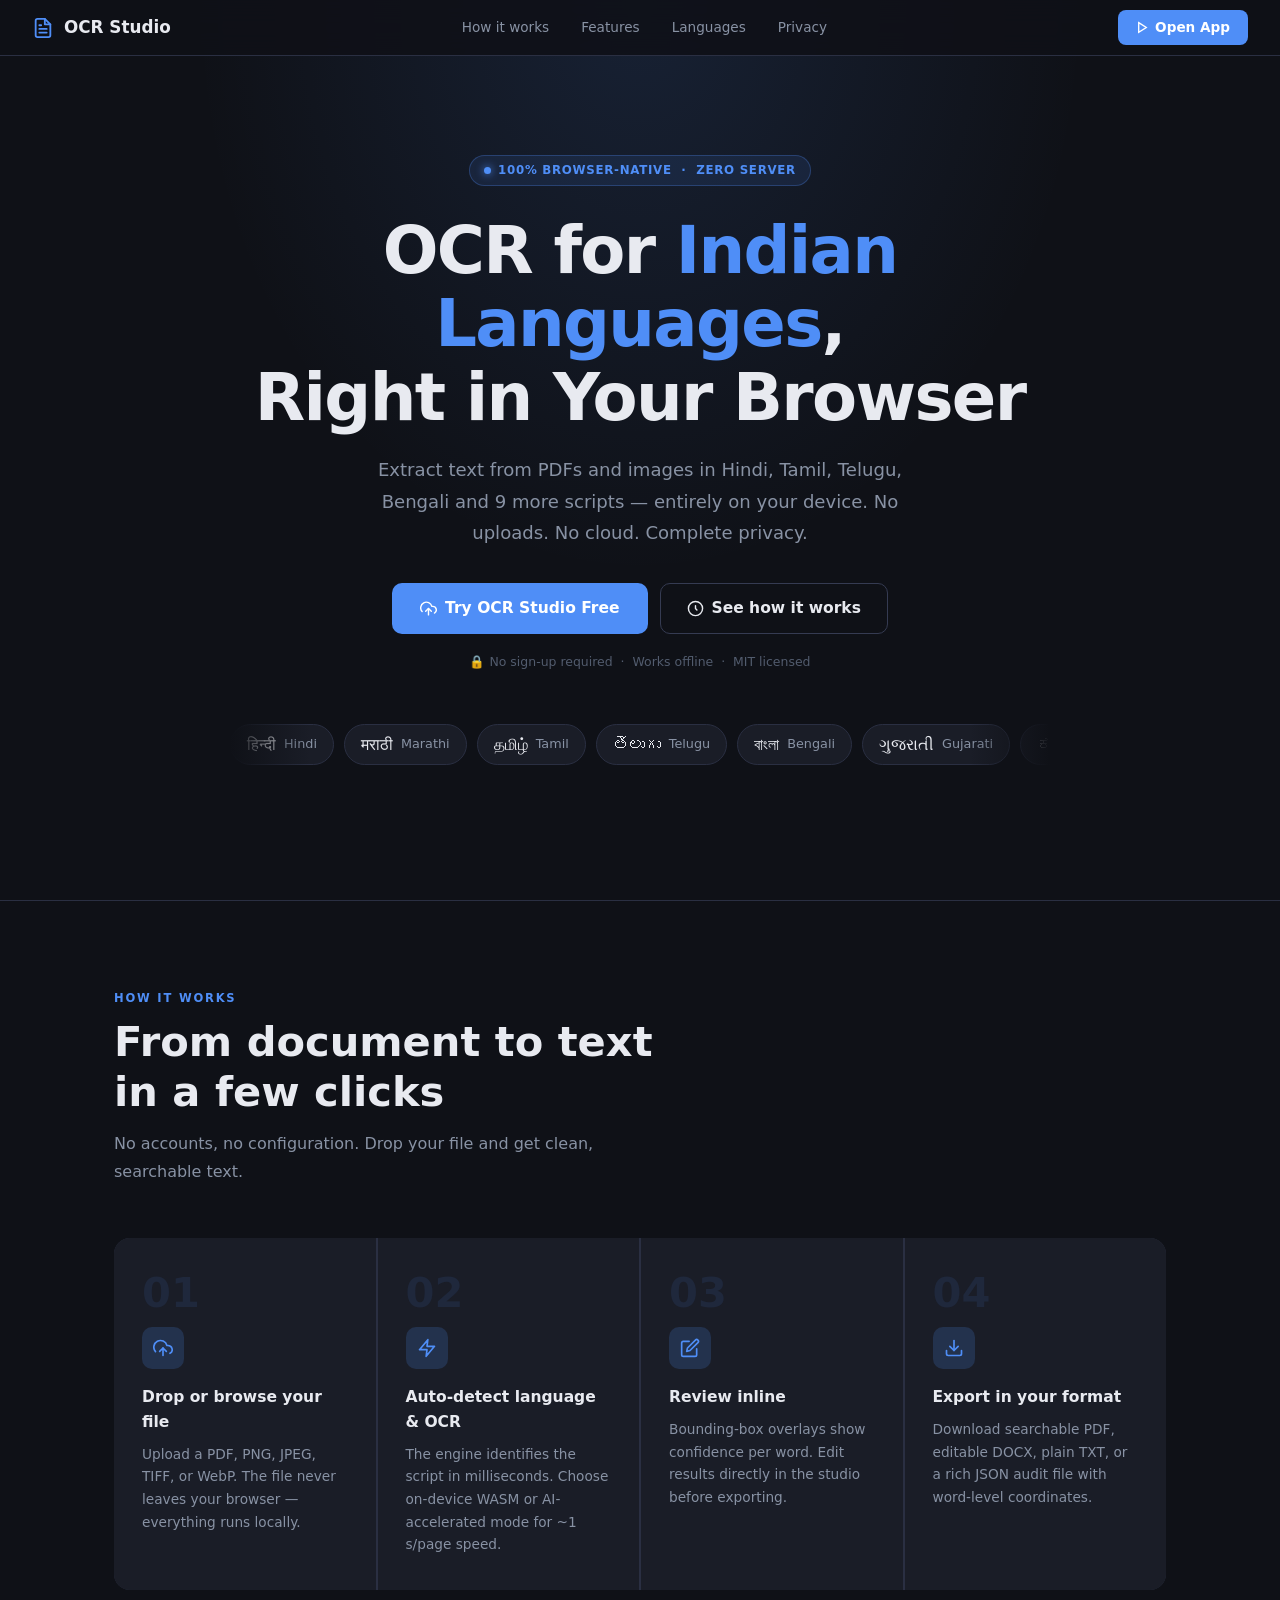
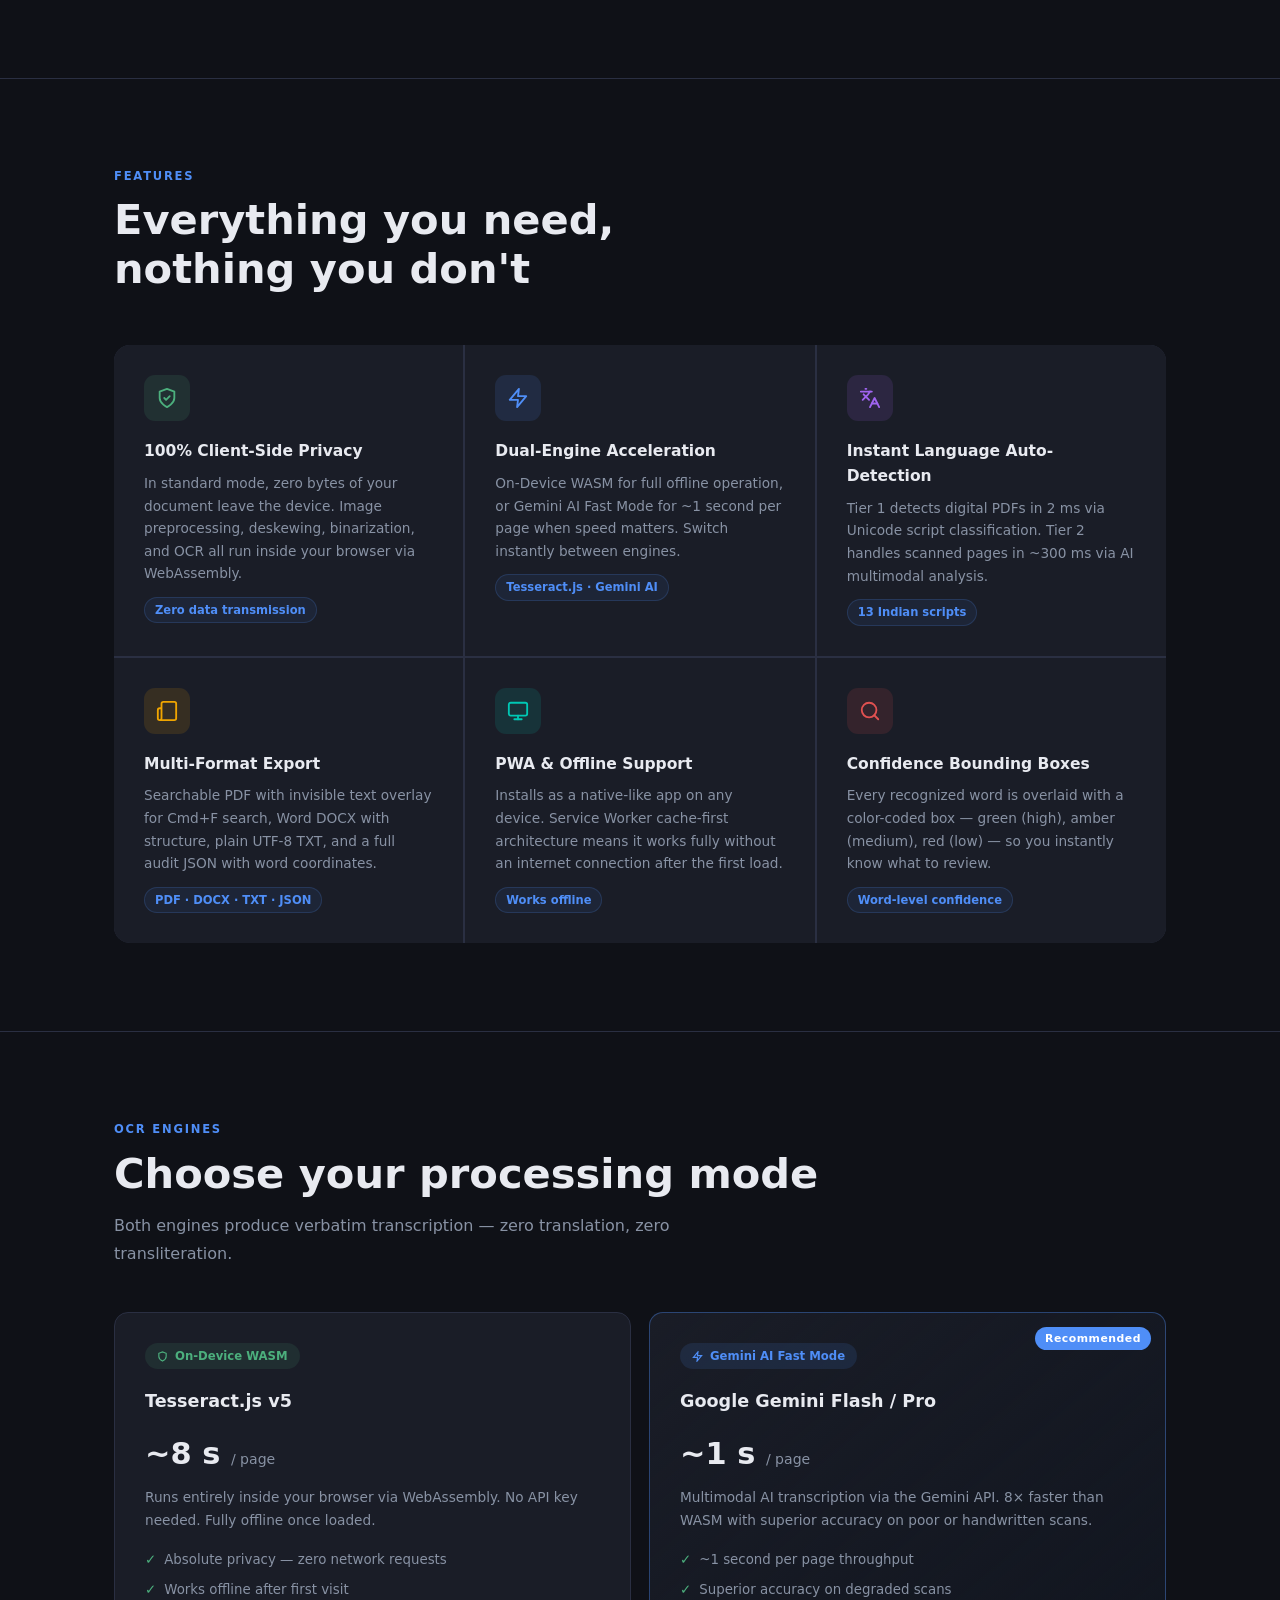
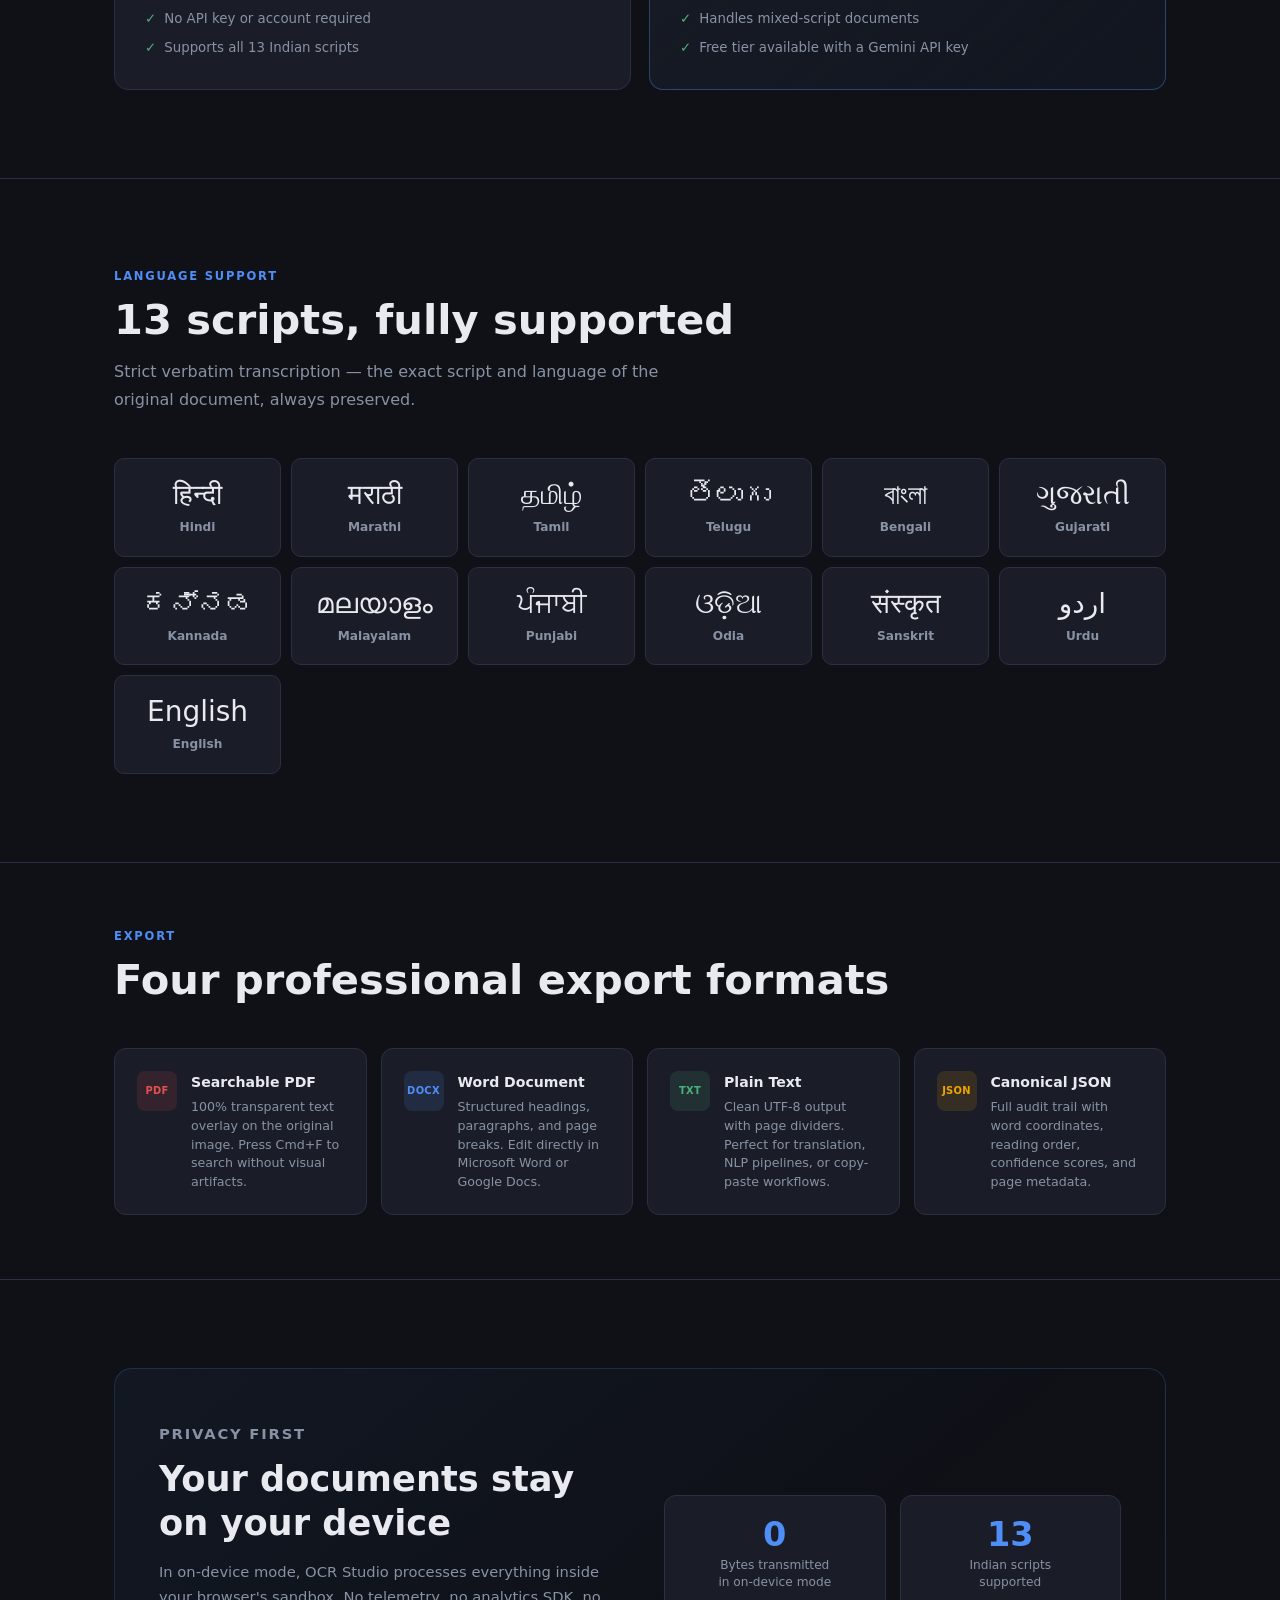
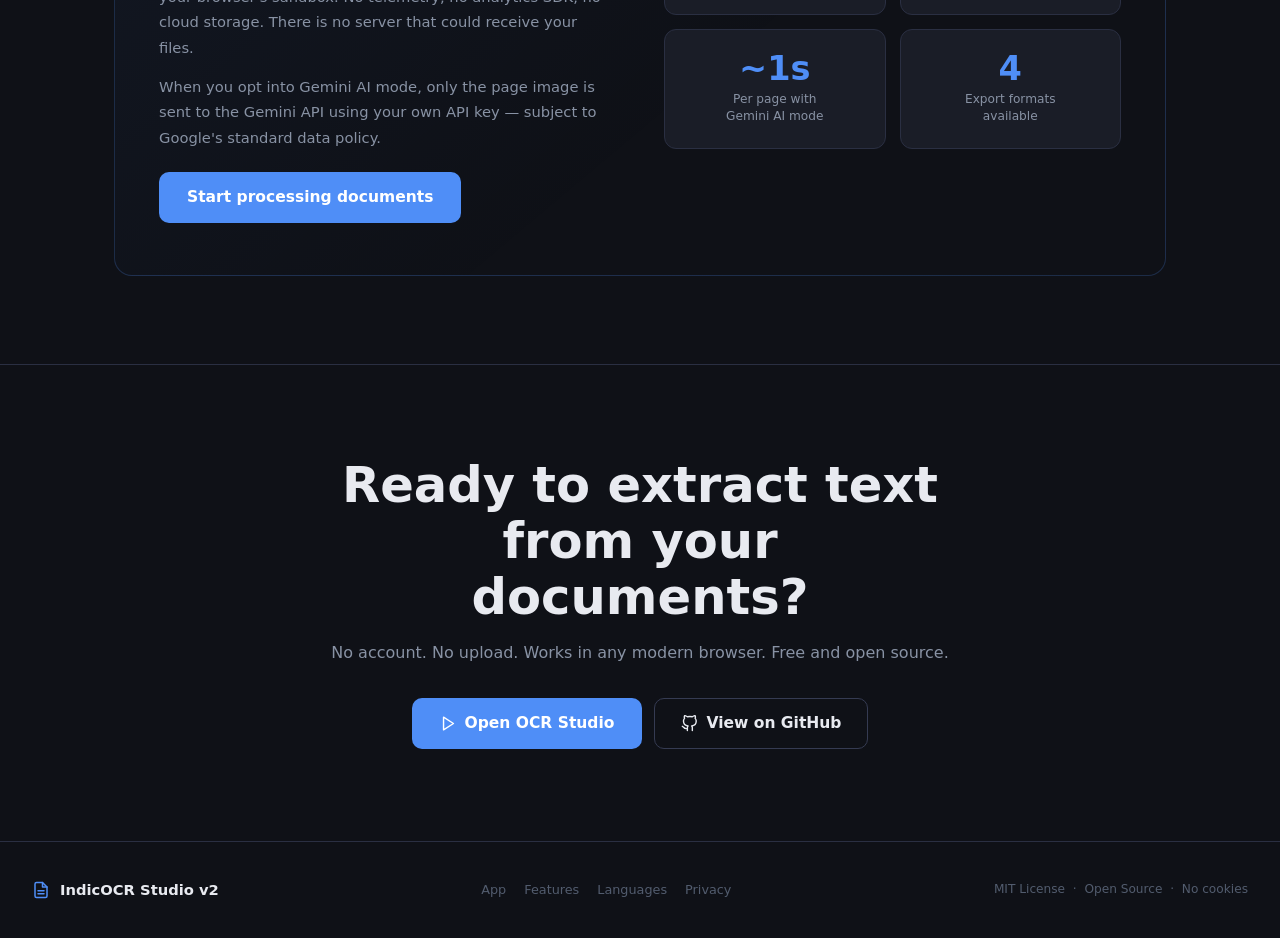
==== landing.html @ d3d4222d "feat: enable landing page as default active view and include standalone landing.html" ====
<!DOCTYPE html>
<html lang="en-IN" dir="ltr">
<head>
  <meta charset="UTF-8">
  <meta name="viewport" content="width=device-width, initial-scale=1.0">
  <meta name="description" content="IndicOCR Studio — Zero-server, browser-native OCR for Indian regional languages. Process Hindi, Tamil, Telugu, Bengali & 9 more scripts entirely on-device, with full privacy.">
  <meta name="theme-color" content="#0f1117">
  <title>IndicOCR Studio — Browser-Native OCR for Indian Languages</title>
  <link rel="manifest" href="manifest.json">
  <link rel="icon" type="image/svg+xml" href="data:image/svg+xml,<svg xmlns='http://www.w3.org/2000/svg' viewBox='0 0 24 24' fill='%234f8ef7'><path d='M14 2H6a2 2 0 0 0-2 2v16a2 2 0 0 0 2 2h12a2 2 0 0 0 2-2V8z'/><polyline points='14 2 14 8 20 8'/></svg>">
  <style>
    :root {
      --bg-primary:   #0f1117;
      --bg-secondary: #1a1d27;
      --bg-tertiary:  #242836;
      --bg-hover:     #2d3245;
      --accent:       #4f8ef7;
      --accent-hover: #6ba3ff;
      --accent-glow:  rgba(79,142,247,0.18);
      --text-primary:   #e8eaf0;
      --text-secondary: #8892a4;
      --text-muted:     #525c6e;
      --border:       #2a2f42;
      --border-light: #353b52;
      --success: #4caf7d;
      --warning: #f0a500;
      --danger:  #e05151;
    }
    *, *::before, *::after { box-sizing: border-box; margin: 0; padding: 0; }
    html { font-size: 16px; scroll-behavior: smooth; }
    body {
      background: var(--bg-primary);
      color: var(--text-primary);
      font-family: 'Segoe UI', system-ui, -apple-system, sans-serif;
      line-height: 1.6;
      overflow-x: hidden;
    }
    a { color: var(--accent); text-decoration: none; }
    a:hover { color: var(--accent-hover); }
    ::-webkit-scrollbar { width: 6px; }
    ::-webkit-scrollbar-track { background: var(--bg-tertiary); }
    ::-webkit-scrollbar-thumb { background: var(--accent); border-radius: 3px; }
    * { scrollbar-width: thin; scrollbar-color: var(--accent) var(--bg-tertiary); }

    /* NAV */
    nav {
      position: fixed; top: 0; left: 0; right: 0; z-index: 100;
      display: flex; align-items: center; justify-content: space-between;
      padding: 0 32px; height: 56px;
      background: rgba(15,17,23,0.88);
      backdrop-filter: blur(16px); -webkit-backdrop-filter: blur(16px);
      border-bottom: 1px solid var(--border);
    }
    .nav-brand {
      display: flex; align-items: center; gap: 10px;
      font-weight: 700; font-size: 1.05rem; color: var(--text-primary);
    }
    .nav-brand svg { color: var(--accent); width: 22px; height: 22px; flex-shrink: 0; }
    .nav-links { display: flex; align-items: center; gap: 4px; }
    .nav-link {
      padding: 6px 14px; border-radius: 6px; font-size: 0.85rem;
      color: var(--text-secondary); transition: color 0.2s, background 0.2s;
    }
    .nav-link:hover { color: var(--text-primary); background: var(--bg-hover); }
    .btn-nav-cta {
      padding: 7px 18px; border-radius: 8px; background: var(--accent);
      color: #fff; font-size: 0.85rem; font-weight: 600;
      transition: background 0.2s, transform 0.15s;
      display: inline-flex; align-items: center; gap: 6px;
    }
    .btn-nav-cta:hover { background: var(--accent-hover); transform: translateY(-1px); color: #fff; }

    /* HERO */
    .hero {
      position: relative; min-height: 100vh;
      display: flex; flex-direction: column; align-items: center; justify-content: center;
      text-align: center; padding: 100px 24px 80px; overflow: hidden;
    }
    .hero-glow {
      position: absolute; top: 0; left: 50%; transform: translateX(-50%);
      width: 900px; height: 580px;
      background: radial-gradient(ellipse at top, rgba(79,142,247,0.13) 0%, transparent 70%);
      pointer-events: none;
    }
    .hero-badge {
      position: relative;
      display: inline-flex; align-items: center; gap: 7px;
      padding: 5px 14px; border-radius: 100px;
      background: rgba(79,142,247,0.10); border: 1px solid rgba(79,142,247,0.28);
      font-size: 0.74rem; font-weight: 700; color: var(--accent);
      letter-spacing: 0.7px; margin-bottom: 28px; text-transform: uppercase;
    }
    .hero-badge-dot {
      width: 7px; height: 7px; border-radius: 50%;
      background: var(--accent); box-shadow: 0 0 8px var(--accent);
      animation: blink 2s ease-in-out infinite;
    }
    @keyframes blink { 0%,100%{opacity:1} 50%{opacity:0.3} }

    .hero-title {
      position: relative;
      font-size: clamp(2.3rem, 5.5vw, 4.1rem); font-weight: 800;
      line-height: 1.12; letter-spacing: -0.025em;
      max-width: 780px; margin-bottom: 20px;
    }
    .hero-title .accent { color: var(--accent); }
    .hero-subtitle {
      position: relative;
      font-size: clamp(0.97rem, 2vw, 1.13rem); color: var(--text-secondary);
      max-width: 550px; margin: 0 auto 34px; line-height: 1.75;
    }
    .hero-actions {
      position: relative;
      display: flex; align-items: center; gap: 12px; flex-wrap: wrap; justify-content: center;
    }
    .btn-primary-lg {
      display: inline-flex; align-items: center; gap: 8px;
      padding: 13px 28px; border-radius: 10px; background: var(--accent);
      color: #fff; font-size: 0.97rem; font-weight: 700;
      transition: background 0.2s, transform 0.15s, box-shadow 0.2s;
    }
    .btn-primary-lg:hover { background: var(--accent-hover); transform: translateY(-2px); box-shadow: 0 8px 28px rgba(79,142,247,0.3); color:#fff; }
    .btn-secondary-lg {
      display: inline-flex; align-items: center; gap: 8px;
      padding: 12px 26px; border-radius: 10px; background: transparent;
      color: var(--text-primary); font-size: 0.97rem; font-weight: 600;
      border: 1px solid var(--border-light);
      transition: background 0.2s, border-color 0.2s, transform 0.15s;
    }
    .btn-secondary-lg:hover { background: var(--bg-hover); border-color: var(--accent); transform: translateY(-2px); color: var(--text-primary); }
    .hero-note { position: relative; margin-top: 18px; font-size: 0.78rem; color: var(--text-muted); }

    /* MARQUEE */
    .script-marquee-wrap {
      position: relative; width: 100%; max-width: 820px; margin: 52px auto 0; overflow: hidden;
    }
    .script-marquee-wrap::before, .script-marquee-wrap::after {
      content: ''; position: absolute; top: 0; bottom: 0; width: 80px; z-index: 2; pointer-events: none;
    }
    .script-marquee-wrap::before { left: 0;  background: linear-gradient(to right, var(--bg-primary), transparent); }
    .script-marquee-wrap::after  { right: 0; background: linear-gradient(to left,  var(--bg-primary), transparent); }
    .script-marquee {
      display: flex; gap: 10px; width: max-content;
      animation: marquee 24s linear infinite;
    }
    .script-marquee:hover { animation-play-state: paused; }
    @keyframes marquee { from{transform:translateX(0)} to{transform:translateX(-50%)} }
    .script-pill {
      display: inline-flex; align-items: center; gap: 8px; padding: 7px 16px;
      border-radius: 100px; background: var(--bg-secondary); border: 1px solid var(--border);
      font-size: 0.8rem; color: var(--text-secondary); white-space: nowrap;
    }
    .script-pill .native { font-size: 1rem; color: var(--text-primary); }

    /* SECTION */
    .section { padding: 88px 24px; max-width: 1100px; margin: 0 auto; }
    .section-label { font-size: 0.72rem; font-weight: 700; letter-spacing: 1.8px; text-transform: uppercase; color: var(--accent); margin-bottom: 10px; }
    .section-title { font-size: clamp(1.7rem, 3.5vw, 2.6rem); font-weight: 800; line-height: 1.18; margin-bottom: 14px; }
    .section-subtitle { font-size: 1rem; color: var(--text-secondary); max-width: 560px; line-height: 1.75; }
    .divider { height: 1px; background: var(--border); }

    /* STEPS */
    .steps {
      display: grid; grid-template-columns: repeat(auto-fit, minmax(220px, 1fr));
      gap: 2px; margin-top: 52px; background: var(--border); border-radius: 16px; overflow: hidden;
    }
    .step { background: var(--bg-secondary); padding: 34px 28px; transition: background 0.2s; }
    .step:hover { background: var(--bg-tertiary); }
    .step-number { font-size: 2.6rem; font-weight: 900; color: rgba(79,142,247,0.1); line-height: 1; margin-bottom: 14px; }
    .step-icon {
      width: 42px; height: 42px; border-radius: 10px; background: var(--accent-glow);
      display: flex; align-items: center; justify-content: center; margin-bottom: 16px; color: var(--accent);
    }
    .step-icon svg { width: 20px; height: 20px; }
    .step h3 { font-size: 0.97rem; font-weight: 700; margin-bottom: 8px; }
    .step p  { font-size: 0.855rem; color: var(--text-secondary); line-height: 1.65; }

    /* FEATURE GRID */
    .features-grid {
      display: grid; grid-template-columns: repeat(auto-fit, minmax(300px, 1fr));
      gap: 2px; margin-top: 52px; background: var(--border); border-radius: 16px; overflow: hidden;
    }
    .feature-card { background: var(--bg-secondary); padding: 30px; transition: background 0.2s; }
    .feature-card:hover { background: var(--bg-tertiary); }
    .feature-icon { width: 46px; height: 46px; border-radius: 11px; display: flex; align-items: center; justify-content: center; margin-bottom: 18px; }
    .feature-icon svg { width: 22px; height: 22px; }
    .icon-blue   { background: rgba(79,142,247,0.13); color: #4f8ef7; }
    .icon-green  { background: rgba(76,175,125,0.13); color: #4caf7d; }
    .icon-amber  { background: rgba(240,165,0,0.13);  color: #f0a500; }
    .icon-purple { background: rgba(160,100,240,0.13);color: #a064f0; }
    .icon-teal   { background: rgba(0,200,180,0.13);  color: #00c8b4; }
    .icon-red    { background: rgba(224,81,81,0.13);  color: #e05151; }
    .feature-card h3 { font-size: 0.97rem; font-weight: 700; margin-bottom: 8px; }
    .feature-card p  { font-size: 0.855rem; color: var(--text-secondary); line-height: 1.65; }
    .feature-tag {
      display: inline-block; margin-top: 12px; padding: 3px 10px; border-radius: 100px;
      font-size: 0.72rem; font-weight: 600;
      background: rgba(79,142,247,0.08); color: var(--accent); border: 1px solid rgba(79,142,247,0.18);
    }

    /* ENGINE COMPARISON */
    .engine-cards { display: grid; grid-template-columns: 1fr 1fr; gap: 18px; margin-top: 44px; }
    .engine-card {
      border-radius: 14px; border: 1px solid var(--border); padding: 30px;
      background: var(--bg-secondary); position: relative; overflow: hidden;
      transition: border-color 0.2s, transform 0.2s;
    }
    .engine-card:hover { border-color: var(--border-light); transform: translateY(-2px); }
    .engine-card.recommended {
      border-color: rgba(79,142,247,0.38);
      background: linear-gradient(140deg, var(--bg-secondary) 0%, rgba(79,142,247,0.04) 100%);
    }
    .rec-badge {
      position: absolute; top: 14px; right: 14px;
      font-size: 0.68rem; font-weight: 700; letter-spacing: 0.5px;
      padding: 3px 10px; border-radius: 100px; background: var(--accent); color: #fff;
    }
    .engine-badge {
      display: inline-flex; align-items: center; gap: 7px; padding: 4px 12px;
      border-radius: 100px; font-size: 0.73rem; font-weight: 700; margin-bottom: 18px;
    }
    .engine-badge.on-device { background: rgba(76,175,125,0.12); color: #4caf7d; }
    .engine-badge.ai        { background: rgba(79,142,247,0.12);  color: #4f8ef7; }
    .engine-card h3 { font-size: 1.1rem; font-weight: 700; margin-bottom: 6px; }
    .engine-speed { font-size: 1.9rem; font-weight: 800; color: var(--text-primary); margin: 14px 0 8px; }
    .engine-speed small { font-size: 0.88rem; font-weight: 500; color: var(--text-secondary); }
    .engine-card > p { font-size: 0.855rem; color: var(--text-secondary); line-height: 1.65; }
    .engine-pros { list-style: none; margin-top: 18px; display: flex; flex-direction: column; gap: 8px; }
    .engine-pros li { display: flex; align-items: flex-start; gap: 8px; font-size: 0.835rem; color: var(--text-secondary); }
    .engine-pros li::before { content: '✓'; color: var(--success); font-weight: 700; flex-shrink: 0; }

    /* LANG GRID */
    .lang-grid { display: grid; grid-template-columns: repeat(auto-fill, minmax(145px, 1fr)); gap: 10px; margin-top: 44px; }
    .lang-card {
      border-radius: 10px; border: 1px solid var(--border); background: var(--bg-secondary);
      padding: 18px 14px; text-align: center; transition: border-color 0.2s, background 0.2s, transform 0.2s;
    }
    .lang-card:hover { border-color: rgba(79,142,247,0.38); background: var(--bg-tertiary); transform: translateY(-3px); }
    .lang-native { font-size: 1.75rem; line-height: 1.25; margin-bottom: 6px; display: block; }
    .lang-name   { font-size: 0.76rem; font-weight: 600; color: var(--text-secondary); }

    /* EXPORT */
    .export-row { display: grid; grid-template-columns: repeat(auto-fit, minmax(200px, 1fr)); gap: 14px; margin-top: 44px; }
    .export-card {
      border-radius: 12px; border: 1px solid var(--border); background: var(--bg-secondary);
      padding: 22px; display: flex; align-items: flex-start; gap: 14px;
      transition: border-color 0.2s, transform 0.2s;
    }
    .export-card:hover { border-color: var(--border-light); transform: translateY(-2px); }
    .fmt-badge {
      flex-shrink: 0; width: 40px; height: 40px; border-radius: 8px;
      display: flex; align-items: center; justify-content: center;
      font-size: 0.62rem; font-weight: 800; letter-spacing: 0.3px;
    }
    .fmt-pdf  { background: rgba(224,81,81,0.13); color: #e05151; }
    .fmt-docx { background: rgba(79,142,247,0.13); color: #4f8ef7; }
    .fmt-txt  { background: rgba(76,175,125,0.13); color: #4caf7d; }
    .fmt-json { background: rgba(240,165,0,0.13);  color: #f0a500; }
    .export-info h4 { font-size: 0.88rem; font-weight: 700; margin-bottom: 4px; }
    .export-info p  { font-size: 0.79rem; color: var(--text-secondary); line-height: 1.5; }

    /* PRIVACY */
    .privacy-box {
      border-radius: 18px; border: 1px solid rgba(79,142,247,0.22);
      background: linear-gradient(140deg, rgba(79,142,247,0.055) 0%, transparent 60%);
      padding: 52px 44px; display: grid; grid-template-columns: 1fr 1fr;
      gap: 48px; align-items: center;
    }
    .privacy-box h2 { font-size: clamp(1.5rem, 3vw, 2.2rem); font-weight: 800; margin-bottom: 14px; line-height: 1.25; }
    .privacy-box p { color: var(--text-secondary); font-size: 0.92rem; line-height: 1.72; margin-bottom: 14px; }
    .privacy-stats { display: grid; grid-template-columns: 1fr 1fr; gap: 14px; }
    .privacy-stat { background: var(--bg-secondary); border-radius: 12px; border: 1px solid var(--border); padding: 22px 18px; text-align: center; }
    .stat-value { font-size: 2.1rem; font-weight: 900; color: var(--accent); line-height: 1; margin-bottom: 5px; }
    .stat-label { font-size: 0.76rem; color: var(--text-secondary); line-height: 1.45; }

    /* CTA */
    .cta-section { padding: 92px 24px; text-align: center; }
    .cta-inner { max-width: 620px; margin: 0 auto; }
    .cta-inner h2 { font-size: clamp(2rem, 4.5vw, 3.1rem); font-weight: 800; margin-bottom: 14px; line-height: 1.13; }
    .cta-inner > p { color: var(--text-secondary); font-size: 1rem; margin-bottom: 32px; line-height: 1.72; }

    /* FOOTER */
    footer { border-top: 1px solid var(--border); padding: 36px 32px; display: flex; align-items: center; justify-content: space-between; flex-wrap: wrap; gap: 16px; }
    .footer-brand { display: flex; align-items: center; gap: 10px; font-weight: 700; font-size: 0.92rem; color: var(--text-primary); }
    .footer-brand svg { color: var(--accent); width: 18px; height: 18px; flex-shrink: 0; }
    .footer-links { display: flex; gap: 18px; flex-wrap: wrap; }
    .footer-links a { font-size: 0.8rem; color: var(--text-muted); transition: color 0.2s; }
    .footer-links a:hover { color: var(--text-primary); }
    .footer-copy { font-size: 0.76rem; color: var(--text-muted); }

    /* ANIMATIONS */
    .fade-up { opacity: 0; transform: translateY(22px); transition: opacity 0.55s ease, transform 0.55s ease; }
    .fade-up.visible { opacity: 1; transform: translateY(0); }

    /* RESPONSIVE */
    @media (max-width: 768px) {
      nav { padding: 0 16px; }
      .nav-links { display: none; }
      .engine-cards { grid-template-columns: 1fr; }
      .privacy-box { grid-template-columns: 1fr; padding: 32px 22px; gap: 28px; }
      footer { flex-direction: column; align-items: flex-start; }
    }
    @media (max-width: 480px) {
      .hero-actions { flex-direction: column; width: 100%; }
      .btn-primary-lg, .btn-secondary-lg { width: 100%; justify-content: center; }
    }
  </style>
</head>
<body>

<!-- NAV -->
<nav>
  <a href="landing.html" class="nav-brand">
    <svg viewBox="0 0 24 24" fill="none" stroke="currentColor" stroke-width="2" stroke-linecap="round" stroke-linejoin="round"><path d="M14 2H6a2 2 0 0 0-2 2v16a2 2 0 0 0 2 2h12a2 2 0 0 0 2-2V8z"/><polyline points="14 2 14 8 20 8"/><line x1="16" y1="13" x2="8" y2="13"/><line x1="16" y1="17" x2="8" y2="17"/><polyline points="10 9 9 9 8 9"/></svg>
    OCR Studio
  </a>
  <div class="nav-links">
    <a href="#how-it-works" class="nav-link">How it works</a>
    <a href="#features" class="nav-link">Features</a>
    <a href="#languages" class="nav-link">Languages</a>
    <a href="#privacy" class="nav-link">Privacy</a>
  </div>
  <a href="index.html" class="btn-nav-cta">
    <svg width="13" height="13" viewBox="0 0 24 24" fill="none" stroke="currentColor" stroke-width="2.5"><polygon points="5 3 19 12 5 21 5 3"/></svg>
    Open App
  </a>
</nav>

<!-- HERO -->
<section class="hero">
  <div class="hero-glow"></div>
  <div class="hero-badge"><div class="hero-badge-dot"></div>100% Browser-Native &nbsp;·&nbsp; Zero Server</div>
  <h1 class="hero-title">OCR for <span class="accent">Indian Languages</span>,<br>Right in Your Browser</h1>
  <p class="hero-subtitle">Extract text from PDFs and images in Hindi, Tamil, Telugu, Bengali and 9 more scripts — entirely on your device. No uploads. No cloud. Complete privacy.</p>
  <div class="hero-actions">
    <a href="index.html" class="btn-primary-lg">
      <svg width="17" height="17" viewBox="0 0 24 24" fill="none" stroke="currentColor" stroke-width="2" stroke-linecap="round" stroke-linejoin="round"><path d="M20.39 18.39A5 5 0 0 0 18 9h-1.26A8 8 0 1 0 3 16.3"/><polyline points="16 16 12 12 8 16"/><line x1="12" y1="12" x2="12" y2="21"/></svg>
      Try OCR Studio Free
    </a>
    <a href="#how-it-works" class="btn-secondary-lg">
      <svg width="17" height="17" viewBox="0 0 24 24" fill="none" stroke="currentColor" stroke-width="2" stroke-linecap="round" stroke-linejoin="round"><circle cx="12" cy="12" r="10"/><polyline points="12 8 12 12 14 14"/></svg>
      See how it works
    </a>
  </div>
  <p class="hero-note">&#x1F512; No sign-up required &nbsp;·&nbsp; Works offline &nbsp;·&nbsp; MIT licensed</p>
  <div class="script-marquee-wrap">
    <div class="script-marquee">
      <div class="script-pill"><span class="native">हिन्दी</span> Hindi</div>
      <div class="script-pill"><span class="native">मराठी</span> Marathi</div>
      <div class="script-pill"><span class="native">தமிழ்</span> Tamil</div>
      <div class="script-pill"><span class="native">తెలుగు</span> Telugu</div>
      <div class="script-pill"><span class="native">বাংলা</span> Bengali</div>
      <div class="script-pill"><span class="native">ગુજરાતી</span> Gujarati</div>
      <div class="script-pill"><span class="native">ಕನ್ನಡ</span> Kannada</div>
      <div class="script-pill"><span class="native">മലയാളം</span> Malayalam</div>
      <div class="script-pill"><span class="native">ਪੰਜਾਬੀ</span> Punjabi</div>
      <div class="script-pill"><span class="native">ଓଡ଼ିଆ</span> Odia</div>
      <div class="script-pill"><span class="native">संस्कृत</span> Sanskrit</div>
      <div class="script-pill"><span class="native">اردو</span> Urdu</div>
      <div class="script-pill"><span class="native">English</span> Latin</div>
      <div class="script-pill"><span class="native">हिन्दी</span> Hindi</div>
      <div class="script-pill"><span class="native">मराठी</span> Marathi</div>
      <div class="script-pill"><span class="native">தமிழ்</span> Tamil</div>
      <div class="script-pill"><span class="native">తెలుగు</span> Telugu</div>
      <div class="script-pill"><span class="native">বাংলা</span> Bengali</div>
      <div class="script-pill"><span class="native">ગુજરાતી</span> Gujarati</div>
      <div class="script-pill"><span class="native">ಕನ್ನಡ</span> Kannada</div>
      <div class="script-pill"><span class="native">മലയാളം</span> Malayalam</div>
      <div class="script-pill"><span class="native">ਪੰਜਾਬੀ</span> Punjabi</div>
      <div class="script-pill"><span class="native">ଓଡ଼ିଆ</span> Odia</div>
      <div class="script-pill"><span class="native">संस्कृत</span> Sanskrit</div>
      <div class="script-pill"><span class="native">اردو</span> Urdu</div>
      <div class="script-pill"><span class="native">English</span> Latin</div>
    </div>
  </div>
</section>

<div class="divider"></div>

<!-- HOW IT WORKS -->
<section id="how-it-works" class="section">
  <p class="section-label fade-up">How it works</p>
  <h2 class="section-title fade-up">From document to text<br>in a few clicks</h2>
  <p class="section-subtitle fade-up">No accounts, no configuration. Drop your file and get clean, searchable text.</p>
  <div class="steps">
    <div class="step fade-up">
      <div class="step-number">01</div>
      <div class="step-icon"><svg viewBox="0 0 24 24" fill="none" stroke="currentColor" stroke-width="2" stroke-linecap="round" stroke-linejoin="round"><path d="M20.39 18.39A5 5 0 0 0 18 9h-1.26A8 8 0 1 0 3 16.3"/><polyline points="16 16 12 12 8 16"/><line x1="12" y1="12" x2="12" y2="21"/></svg></div>
      <h3>Drop or browse your file</h3>
      <p>Upload a PDF, PNG, JPEG, TIFF, or WebP. The file never leaves your browser — everything runs locally.</p>
    </div>
    <div class="step fade-up">
      <div class="step-number">02</div>
      <div class="step-icon"><svg viewBox="0 0 24 24" fill="none" stroke="currentColor" stroke-width="2" stroke-linecap="round" stroke-linejoin="round"><polygon points="13 2 3 14 12 14 11 22 21 10 12 10 13 2"/></svg></div>
      <h3>Auto-detect language &amp; OCR</h3>
      <p>The engine identifies the script in milliseconds. Choose on-device WASM or AI-accelerated mode for ~1 s/page speed.</p>
    </div>
    <div class="step fade-up">
      <div class="step-number">03</div>
      <div class="step-icon"><svg viewBox="0 0 24 24" fill="none" stroke="currentColor" stroke-width="2" stroke-linecap="round" stroke-linejoin="round"><path d="M11 4H4a2 2 0 0 0-2 2v14a2 2 0 0 0 2 2h14a2 2 0 0 0 2-2v-7"/><path d="M18.5 2.5a2.121 2.121 0 0 1 3 3L12 15l-4 1 1-4 9.5-9.5z"/></svg></div>
      <h3>Review inline</h3>
      <p>Bounding-box overlays show confidence per word. Edit results directly in the studio before exporting.</p>
    </div>
    <div class="step fade-up">
      <div class="step-number">04</div>
      <div class="step-icon"><svg viewBox="0 0 24 24" fill="none" stroke="currentColor" stroke-width="2" stroke-linecap="round" stroke-linejoin="round"><path d="M21 15v4a2 2 0 0 1-2 2H5a2 2 0 0 1-2-2v-4"/><polyline points="7 10 12 15 17 10"/><line x1="12" y1="15" x2="12" y2="3"/></svg></div>
      <h3>Export in your format</h3>
      <p>Download searchable PDF, editable DOCX, plain TXT, or a rich JSON audit file with word-level coordinates.</p>
    </div>
  </div>
</section>

<div class="divider"></div>

<!-- FEATURES -->
<section id="features" class="section">
  <p class="section-label fade-up">Features</p>
  <h2 class="section-title fade-up">Everything you need,<br>nothing you don't</h2>
  <div class="features-grid">
    <div class="feature-card fade-up">
      <div class="feature-icon icon-green"><svg viewBox="0 0 24 24" fill="none" stroke="currentColor" stroke-width="2" stroke-linecap="round" stroke-linejoin="round"><path d="M12 22s8-4 8-10V5l-8-3-8 3v7c0 6 8 10 8 10z"/><polyline points="9 12 11 14 15 10"/></svg></div>
      <h3>100% Client-Side Privacy</h3>
      <p>In standard mode, zero bytes of your document leave the device. Image preprocessing, deskewing, binarization, and OCR all run inside your browser via WebAssembly.</p>
      <span class="feature-tag">Zero data transmission</span>
    </div>
    <div class="feature-card fade-up">
      <div class="feature-icon icon-blue"><svg viewBox="0 0 24 24" fill="none" stroke="currentColor" stroke-width="2" stroke-linecap="round" stroke-linejoin="round"><polygon points="13 2 3 14 12 14 11 22 21 10 12 10 13 2"/></svg></div>
      <h3>Dual-Engine Acceleration</h3>
      <p>On-Device WASM for full offline operation, or Gemini AI Fast Mode for ~1 second per page when speed matters. Switch instantly between engines.</p>
      <span class="feature-tag">Tesseract.js · Gemini AI</span>
    </div>
    <div class="feature-card fade-up">
      <div class="feature-icon icon-purple"><svg viewBox="0 0 24 24" fill="none" stroke="currentColor" stroke-width="2" stroke-linecap="round" stroke-linejoin="round"><path d="m5 8 6 6"/><path d="m4 14 6-6 2-3"/><path d="M2 5h12"/><path d="M7 2h1"/><path d="m22 22-5-10-5 10"/><path d="M14 18h6"/></svg></div>
      <h3>Instant Language Auto-Detection</h3>
      <p>Tier 1 detects digital PDFs in 2 ms via Unicode script classification. Tier 2 handles scanned pages in ~300 ms via AI multimodal analysis.</p>
      <span class="feature-tag">13 Indian scripts</span>
    </div>
    <div class="feature-card fade-up">
      <div class="feature-icon icon-amber"><svg viewBox="0 0 24 24" fill="none" stroke="currentColor" stroke-width="2" stroke-linecap="round" stroke-linejoin="round"><path d="M4 22h16a2 2 0 0 0 2-2V4a2 2 0 0 0-2-2H8a2 2 0 0 0-2 2v16a2 2 0 0 1-2 2Zm0 0a2 2 0 0 1-2-2v-9c0-1.1.9-2 2-2h2"/></svg></div>
      <h3>Multi-Format Export</h3>
      <p>Searchable PDF with invisible text overlay for Cmd+F search, Word DOCX with structure, plain UTF-8 TXT, and a full audit JSON with word coordinates.</p>
      <span class="feature-tag">PDF · DOCX · TXT · JSON</span>
    </div>
    <div class="feature-card fade-up">
      <div class="feature-icon icon-teal"><svg viewBox="0 0 24 24" fill="none" stroke="currentColor" stroke-width="2" stroke-linecap="round" stroke-linejoin="round"><rect x="2" y="3" width="20" height="14" rx="2" ry="2"/><line x1="8" y1="21" x2="16" y2="21"/><line x1="12" y1="17" x2="12" y2="21"/></svg></div>
      <h3>PWA &amp; Offline Support</h3>
      <p>Installs as a native-like app on any device. Service Worker cache-first architecture means it works fully without an internet connection after the first load.</p>
      <span class="feature-tag">Works offline</span>
    </div>
    <div class="feature-card fade-up">
      <div class="feature-icon icon-red"><svg viewBox="0 0 24 24" fill="none" stroke="currentColor" stroke-width="2" stroke-linecap="round" stroke-linejoin="round"><circle cx="11" cy="11" r="8"/><line x1="21" y1="21" x2="16.65" y2="16.65"/></svg></div>
      <h3>Confidence Bounding Boxes</h3>
      <p>Every recognized word is overlaid with a color-coded box — green (high), amber (medium), red (low) — so you instantly know what to review.</p>
      <span class="feature-tag">Word-level confidence</span>
    </div>
  </div>
</section>

<div class="divider"></div>

<!-- ENGINE COMPARISON -->
<section class="section">
  <p class="section-label fade-up">OCR Engines</p>
  <h2 class="section-title fade-up">Choose your processing mode</h2>
  <p class="section-subtitle fade-up">Both engines produce verbatim transcription — zero translation, zero transliteration.</p>
  <div class="engine-cards">
    <div class="engine-card fade-up">
      <div class="engine-badge on-device"><svg width="11" height="11" viewBox="0 0 24 24" fill="none" stroke="currentColor" stroke-width="2.5"><path d="M12 22s8-4 8-10V5l-8-3-8 3v7c0 6 8 10 8 10z"/></svg> On-Device WASM</div>
      <h3>Tesseract.js v5</h3>
      <div class="engine-speed">~8 s <small>/ page</small></div>
      <p>Runs entirely inside your browser via WebAssembly. No API key needed. Fully offline once loaded.</p>
      <ul class="engine-pros">
        <li>Absolute privacy — zero network requests</li>
        <li>Works offline after first visit</li>
        <li>No API key or account required</li>
        <li>Supports all 13 Indian scripts</li>
      </ul>
    </div>
    <div class="engine-card recommended fade-up">
      <span class="rec-badge">Recommended</span>
      <div class="engine-badge ai"><svg width="11" height="11" viewBox="0 0 24 24" fill="none" stroke="currentColor" stroke-width="2.5"><polygon points="13 2 3 14 12 14 11 22 21 10 12 10 13 2"/></svg> Gemini AI Fast Mode</div>
      <h3>Google Gemini Flash / Pro</h3>
      <div class="engine-speed">~1 s <small>/ page</small></div>
      <p>Multimodal AI transcription via the Gemini API. 8× faster than WASM with superior accuracy on poor or handwritten scans.</p>
      <ul class="engine-pros">
        <li>~1 second per page throughput</li>
        <li>Superior accuracy on degraded scans</li>
        <li>Handles mixed-script documents</li>
        <li>Free tier available with a Gemini API key</li>
      </ul>
    </div>
  </div>
</section>

<div class="divider"></div>

<!-- LANGUAGES -->
<section id="languages" class="section">
  <p class="section-label fade-up">Language Support</p>
  <h2 class="section-title fade-up">13 scripts, fully supported</h2>
  <p class="section-subtitle fade-up">Strict verbatim transcription — the exact script and language of the original document, always preserved.</p>
  <div class="lang-grid">
    <div class="lang-card fade-up"><span class="lang-native">हिन्दी</span><div class="lang-name">Hindi</div></div>
    <div class="lang-card fade-up"><span class="lang-native">मराठी</span><div class="lang-name">Marathi</div></div>
    <div class="lang-card fade-up"><span class="lang-native">தமிழ்</span><div class="lang-name">Tamil</div></div>
    <div class="lang-card fade-up"><span class="lang-native">తెలుగు</span><div class="lang-name">Telugu</div></div>
    <div class="lang-card fade-up"><span class="lang-native">বাংলা</span><div class="lang-name">Bengali</div></div>
    <div class="lang-card fade-up"><span class="lang-native">ગુજરાતી</span><div class="lang-name">Gujarati</div></div>
    <div class="lang-card fade-up"><span class="lang-native">ಕನ್ನಡ</span><div class="lang-name">Kannada</div></div>
    <div class="lang-card fade-up"><span class="lang-native">മലയാളം</span><div class="lang-name">Malayalam</div></div>
    <div class="lang-card fade-up"><span class="lang-native">ਪੰਜਾਬੀ</span><div class="lang-name">Punjabi</div></div>
    <div class="lang-card fade-up"><span class="lang-native">ଓଡ଼ିଆ</span><div class="lang-name">Odia</div></div>
    <div class="lang-card fade-up"><span class="lang-native">संस्कृत</span><div class="lang-name">Sanskrit</div></div>
    <div class="lang-card fade-up"><span class="lang-native">اردو</span><div class="lang-name">Urdu</div></div>
    <div class="lang-card fade-up"><span class="lang-native">English</span><div class="lang-name">English</div></div>
  </div>
</section>

<div class="divider"></div>

<!-- EXPORT FORMATS -->
<section class="section" style="padding-top:64px;padding-bottom:64px;">
  <p class="section-label fade-up">Export</p>
  <h2 class="section-title fade-up">Four professional export formats</h2>
  <div class="export-row">
    <div class="export-card fade-up"><div class="fmt-badge fmt-pdf">PDF</div><div class="export-info"><h4>Searchable PDF</h4><p>100% transparent text overlay on the original image. Press Cmd+F to search without visual artifacts.</p></div></div>
    <div class="export-card fade-up"><div class="fmt-badge fmt-docx">DOCX</div><div class="export-info"><h4>Word Document</h4><p>Structured headings, paragraphs, and page breaks. Edit directly in Microsoft Word or Google Docs.</p></div></div>
    <div class="export-card fade-up"><div class="fmt-badge fmt-txt">TXT</div><div class="export-info"><h4>Plain Text</h4><p>Clean UTF-8 output with page dividers. Perfect for translation, NLP pipelines, or copy-paste workflows.</p></div></div>
    <div class="export-card fade-up"><div class="fmt-badge fmt-json">JSON</div><div class="export-info"><h4>Canonical JSON</h4><p>Full audit trail with word coordinates, reading order, confidence scores, and page metadata.</p></div></div>
  </div>
</section>

<div class="divider"></div>

<!-- PRIVACY -->
<section id="privacy" class="section">
  <div class="privacy-box fade-up">
    <div>
      <p class="section-label" style="margin-bottom:10px;">Privacy First</p>
      <h2>Your documents stay<br>on your device</h2>
      <p>In on-device mode, OCR Studio processes everything inside your browser's sandbox. No telemetry, no analytics SDK, no cloud storage. There is no server that could receive your files.</p>
      <p>When you opt into Gemini AI mode, only the page image is sent to the Gemini API using your own API key — subject to Google's standard data policy.</p>
      <a href="index.html" class="btn-primary-lg" style="display:inline-flex;margin-top:8px;">Start processing documents</a>
    </div>
    <div class="privacy-stats">
      <div class="privacy-stat"><div class="stat-value">0</div><div class="stat-label">Bytes transmitted<br>in on-device mode</div></div>
      <div class="privacy-stat"><div class="stat-value">13</div><div class="stat-label">Indian scripts<br>supported</div></div>
      <div class="privacy-stat"><div class="stat-value">~1s</div><div class="stat-label">Per page with<br>Gemini AI mode</div></div>
      <div class="privacy-stat"><div class="stat-value">4</div><div class="stat-label">Export formats<br>available</div></div>
    </div>
  </div>
</section>

<div class="divider"></div>

<!-- CTA -->
<section class="cta-section">
  <div class="cta-inner">
    <h2 class="fade-up">Ready to extract text<br>from your documents?</h2>
    <p class="fade-up">No account. No upload. Works in any modern browser. Free and open source.</p>
    <div class="hero-actions fade-up">
      <a href="index.html" class="btn-primary-lg"><svg width="17" height="17" viewBox="0 0 24 24" fill="none" stroke="currentColor" stroke-width="2" stroke-linecap="round" stroke-linejoin="round"><polygon points="5 3 19 12 5 21 5 3"/></svg>Open OCR Studio</a>
      <a href="https://github.com" target="_blank" rel="noopener" class="btn-secondary-lg"><svg width="17" height="17" viewBox="0 0 24 24" fill="none" stroke="currentColor" stroke-width="2" stroke-linecap="round" stroke-linejoin="round"><path d="M9 19c-5 1.5-5-2.5-7-3m14 6v-3.87a3.37 3.37 0 0 0-.94-2.61c3.14-.35 6.44-1.54 6.44-7A5.44 5.44 0 0 0 20 4.77 5.07 5.07 0 0 0 19.91 1S18.73.65 16 2.48a13.38 13.38 0 0 0-7 0C6.27.65 5.09 1 5.09 1A5.07 5.07 0 0 0 5 4.77a5.44 5.44 0 0 0-1.5 3.78c0 5.42 3.3 6.61 6.44 7A3.37 3.37 0 0 0 9 18.13V22"/></svg>View on GitHub</a>
    </div>
  </div>
</section>

<!-- FOOTER -->
<footer>
  <div class="footer-brand">
    <svg viewBox="0 0 24 24" fill="none" stroke="currentColor" stroke-width="2" stroke-linecap="round" stroke-linejoin="round"><path d="M14 2H6a2 2 0 0 0-2 2v16a2 2 0 0 0 2 2h12a2 2 0 0 0 2-2V8z"/><polyline points="14 2 14 8 20 8"/><line x1="16" y1="13" x2="8" y2="13"/><line x1="16" y1="17" x2="8" y2="17"/></svg>
    IndicOCR Studio v2
  </div>
  <div class="footer-links">
    <a href="index.html">App</a>
    <a href="#features">Features</a>
    <a href="#languages">Languages</a>
    <a href="#privacy">Privacy</a>
  </div>
  <div class="footer-copy">MIT License &nbsp;·&nbsp; Open Source &nbsp;·&nbsp; No cookies</div>
</footer>

<script>
  const io = new IntersectionObserver((entries) => {
    entries.forEach(e => {
      if (e.isIntersecting) { e.target.classList.add('visible'); io.unobserve(e.target); }
    });
  }, { threshold: 0.08, rootMargin: '0px 0px -36px 0px' });
  document.querySelectorAll('.fade-up').forEach(el => io.observe(el));
</script>
</body>
</html>
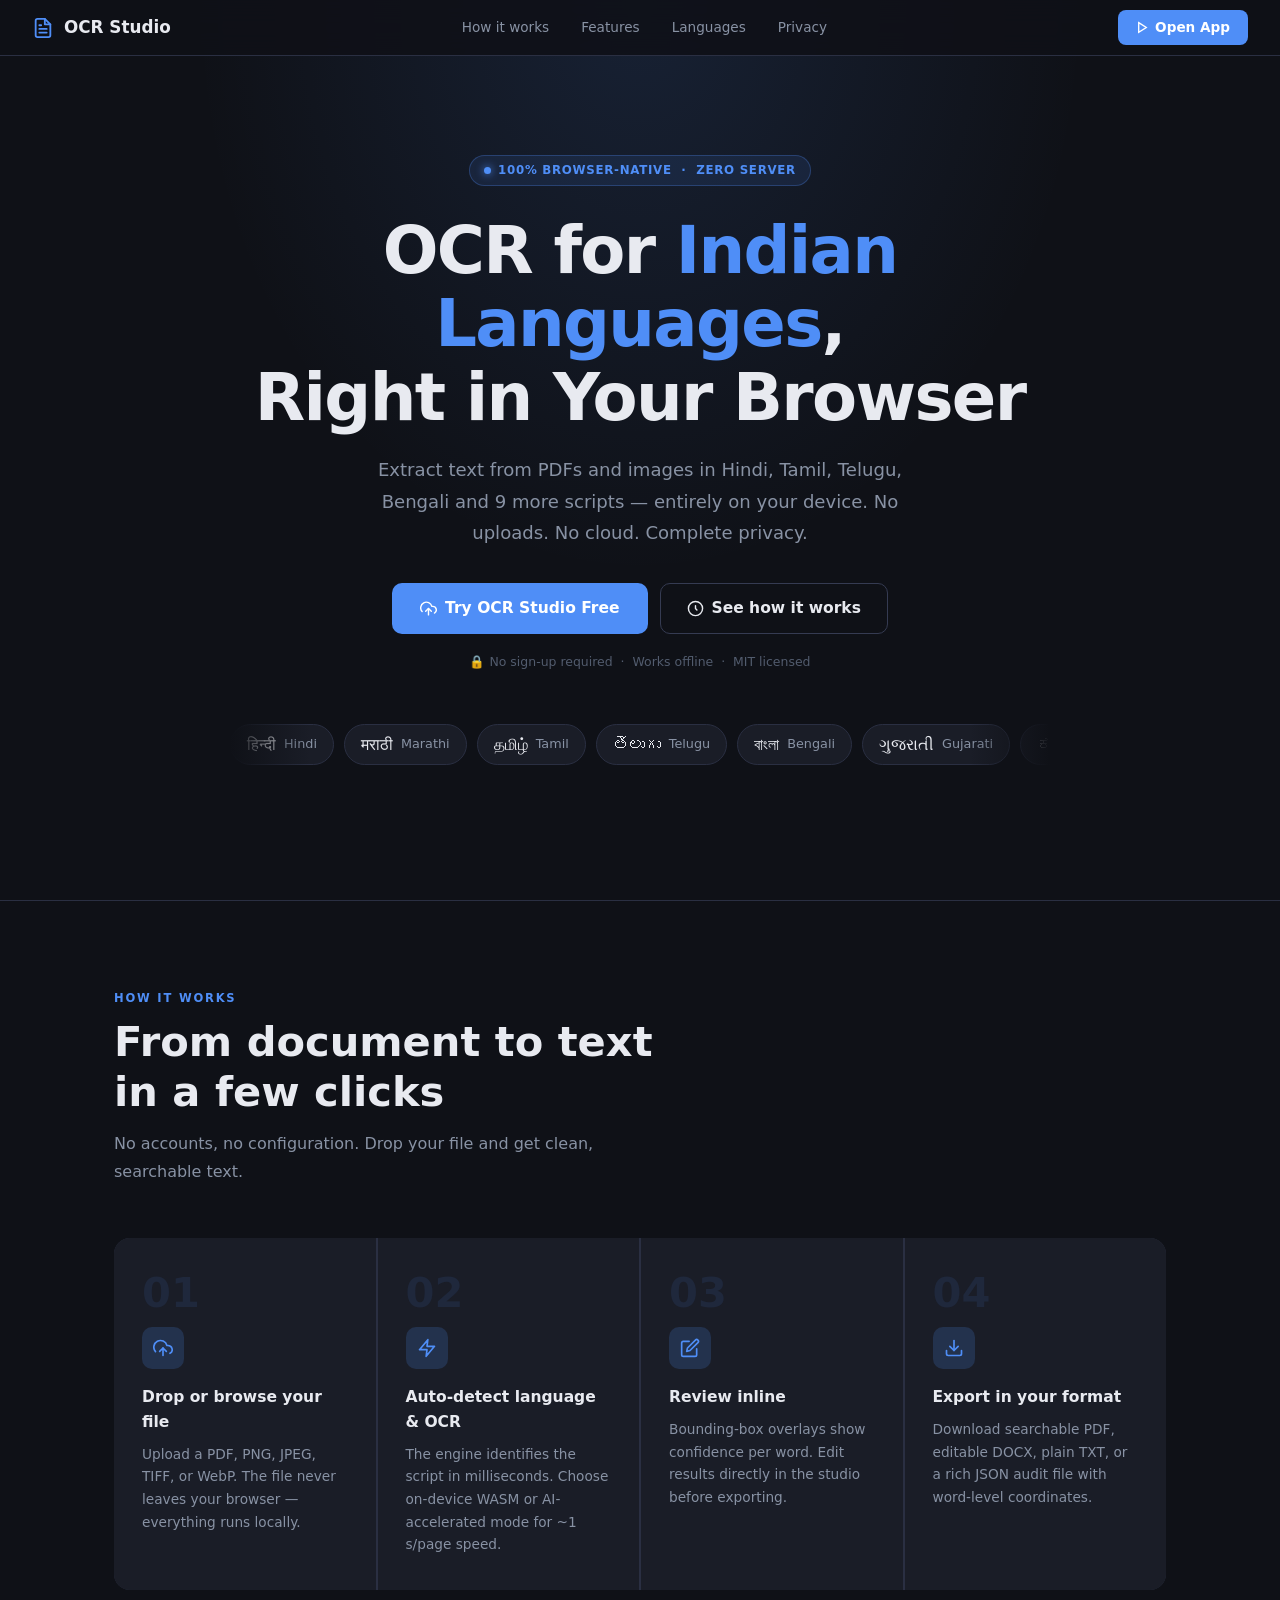
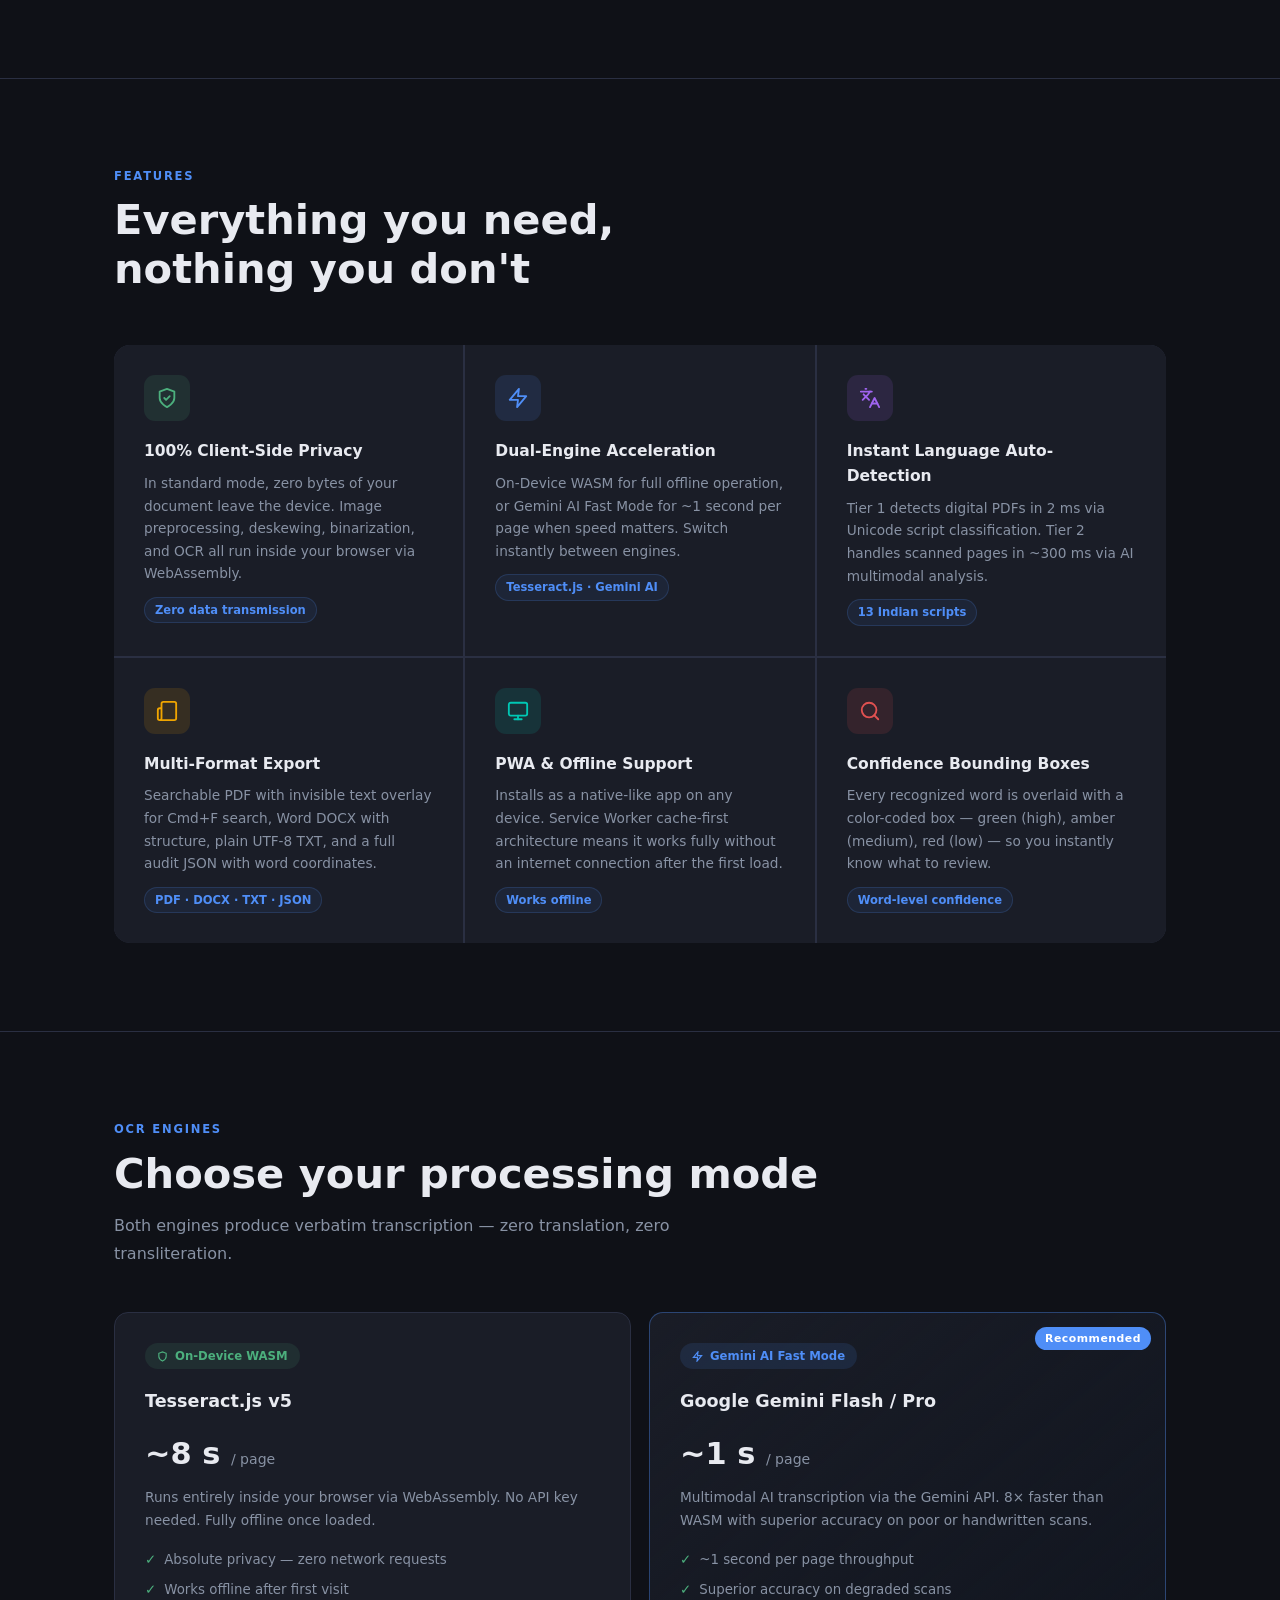
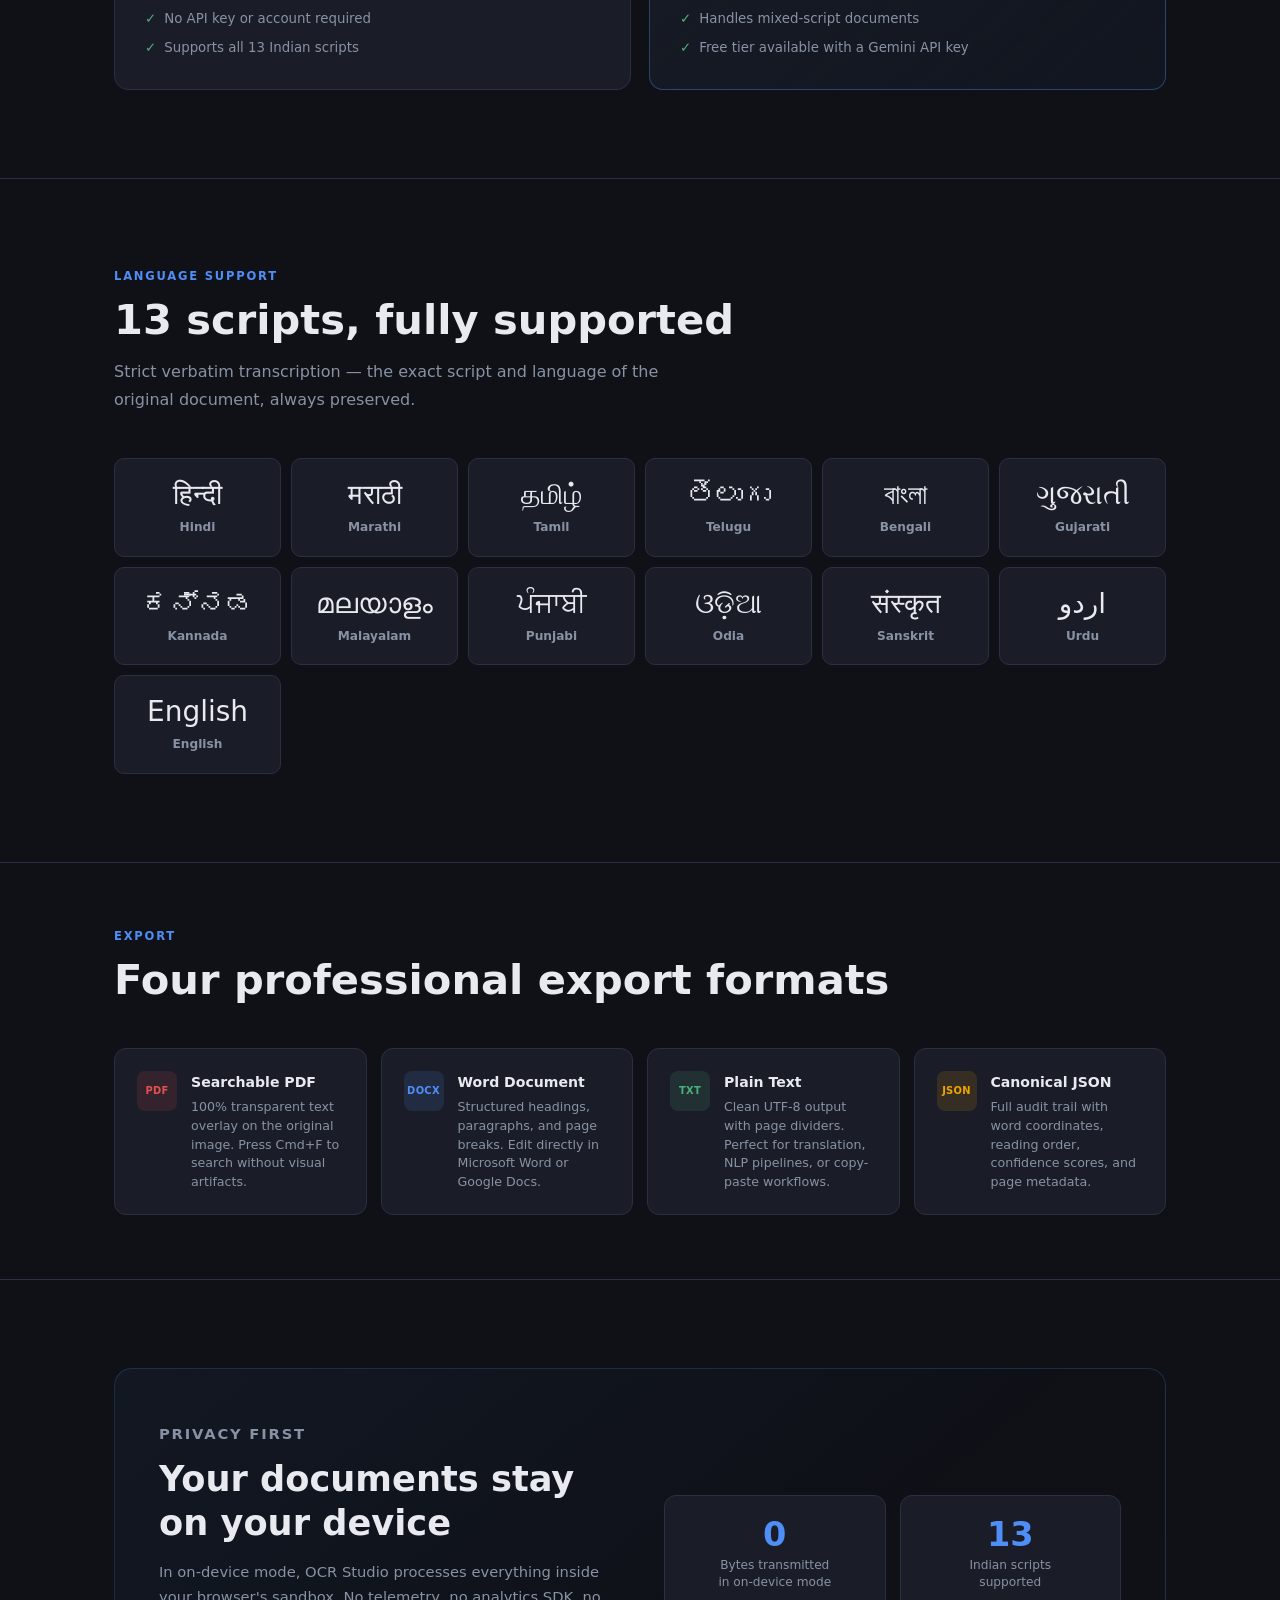
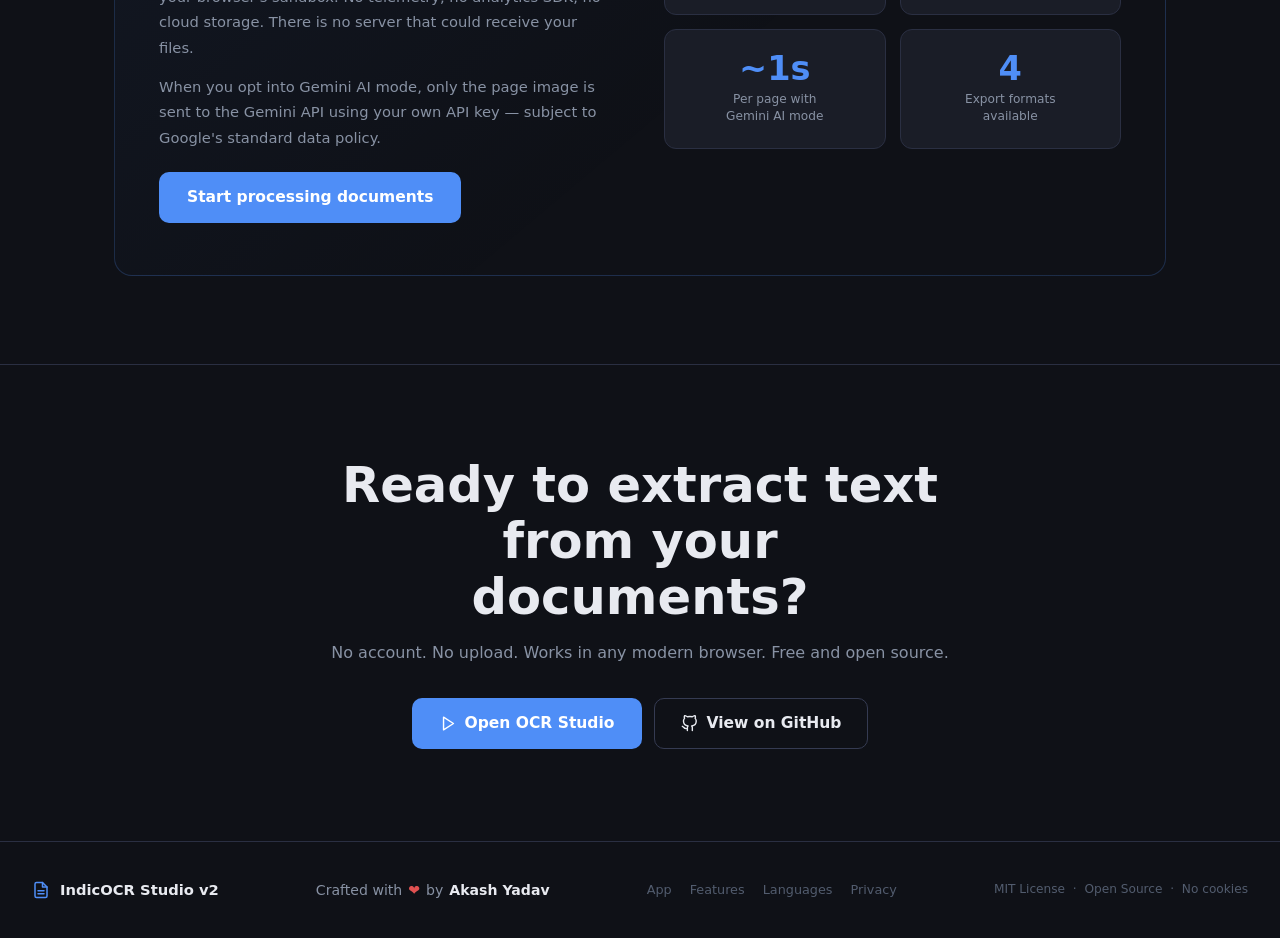
==== commit 556143a5: "Add author branding: Crafted with ❤️ by Akash Yadav across footers and modals" ====
--- a/landing.html
+++ b/landing.html
@@ -283,6 +283,8 @@
     footer { border-top: 1px solid var(--border); padding: 36px 32px; display: flex; align-items: center; justify-content: space-between; flex-wrap: wrap; gap: 16px; }
     .footer-brand { display: flex; align-items: center; gap: 10px; font-weight: 700; font-size: 0.92rem; color: var(--text-primary); }
     .footer-brand svg { color: var(--accent); width: 18px; height: 18px; flex-shrink: 0; }
+    .footer-creator { font-size: 0.88rem; color: var(--text-secondary); display: flex; align-items: center; gap: 6px; }
+    .footer-creator .author-name { color: var(--text-primary); font-weight: 600; }
     .footer-links { display: flex; gap: 18px; flex-wrap: wrap; }
     .footer-links a { font-size: 0.8rem; color: var(--text-muted); transition: color 0.2s; }
     .footer-links a:hover { color: var(--text-primary); }
@@ -571,6 +573,9 @@
     <svg viewBox="0 0 24 24" fill="none" stroke="currentColor" stroke-width="2" stroke-linecap="round" stroke-linejoin="round"><path d="M14 2H6a2 2 0 0 0-2 2v16a2 2 0 0 0 2 2h12a2 2 0 0 0 2-2V8z"/><polyline points="14 2 14 8 20 8"/><line x1="16" y1="13" x2="8" y2="13"/><line x1="16" y1="17" x2="8" y2="17"/></svg>
     IndicOCR Studio v2
   </div>
+  <div class="footer-creator">
+    Crafted with <span class="heart" style="color: #e05151;">❤️</span> by <span class="author-name">Akash Yadav</span>
+  </div>
   <div class="footer-links">
     <a href="index.html">App</a>
     <a href="#features">Features</a>
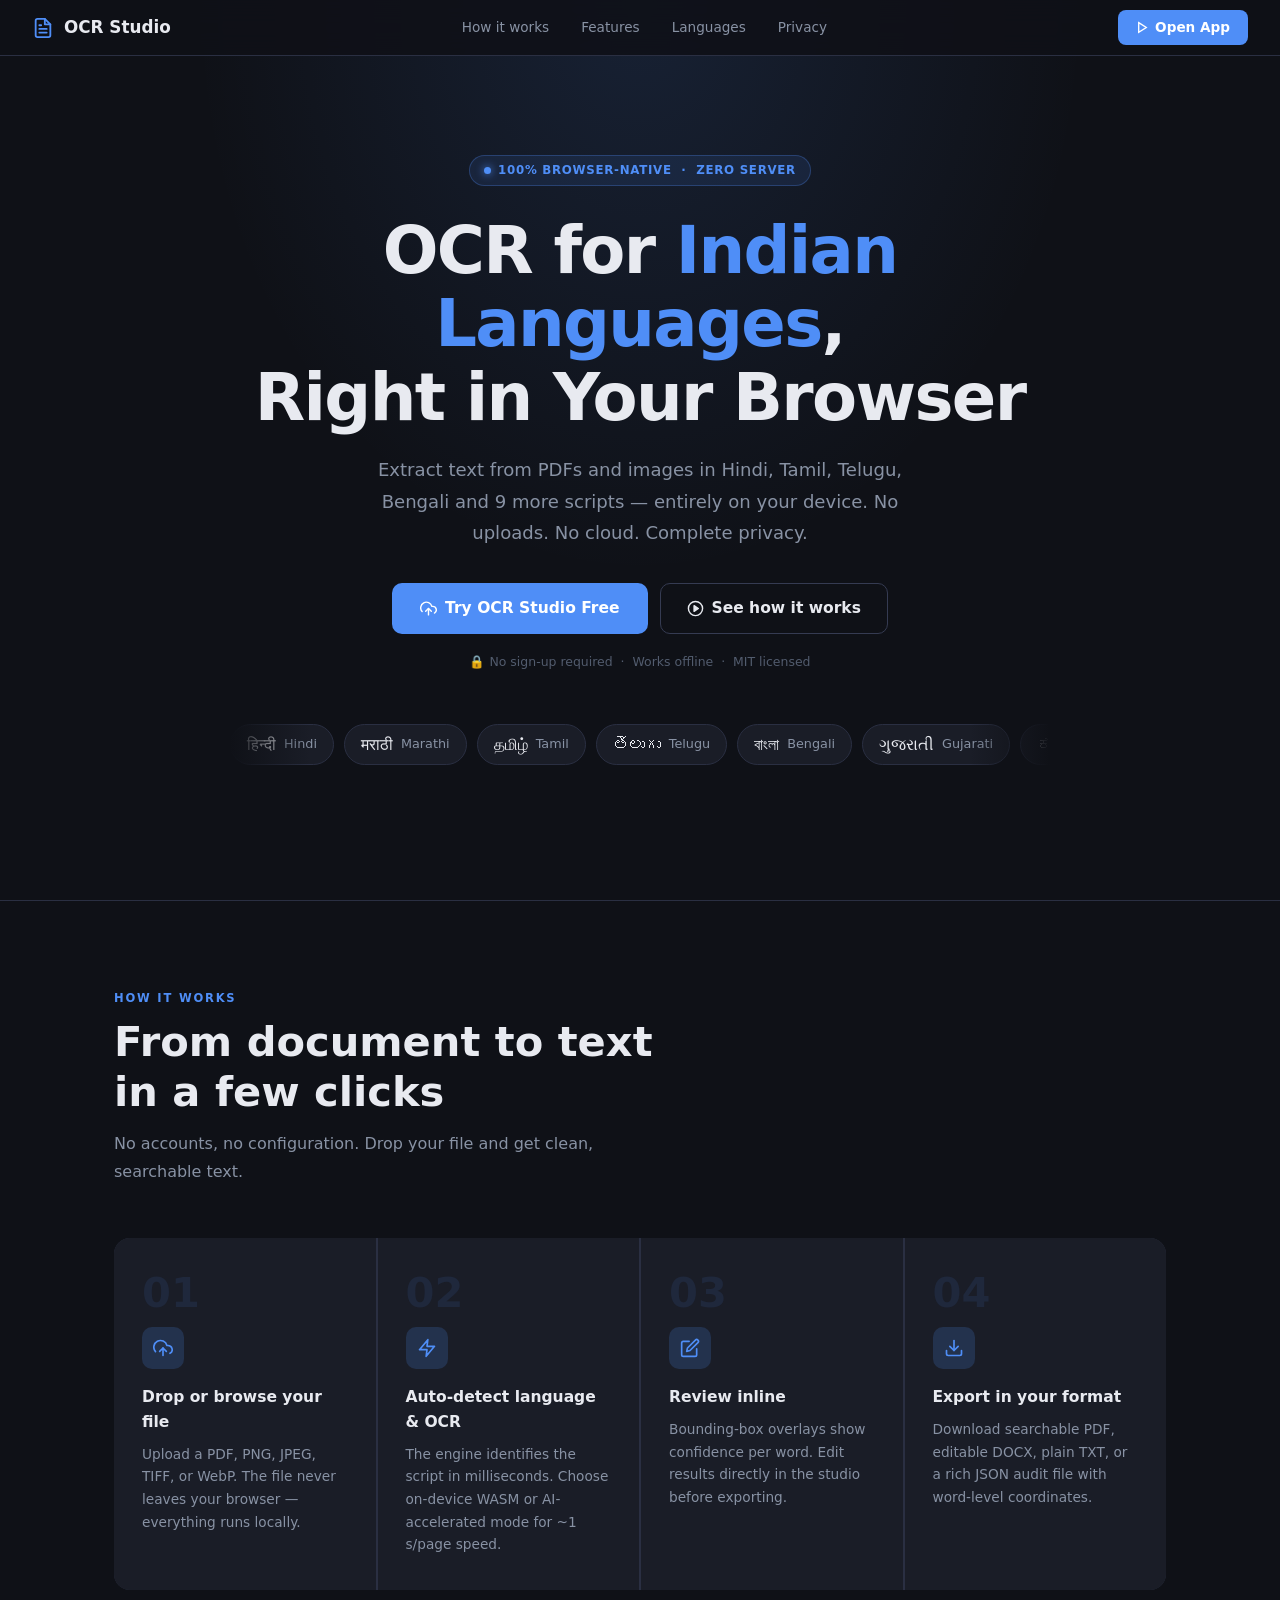
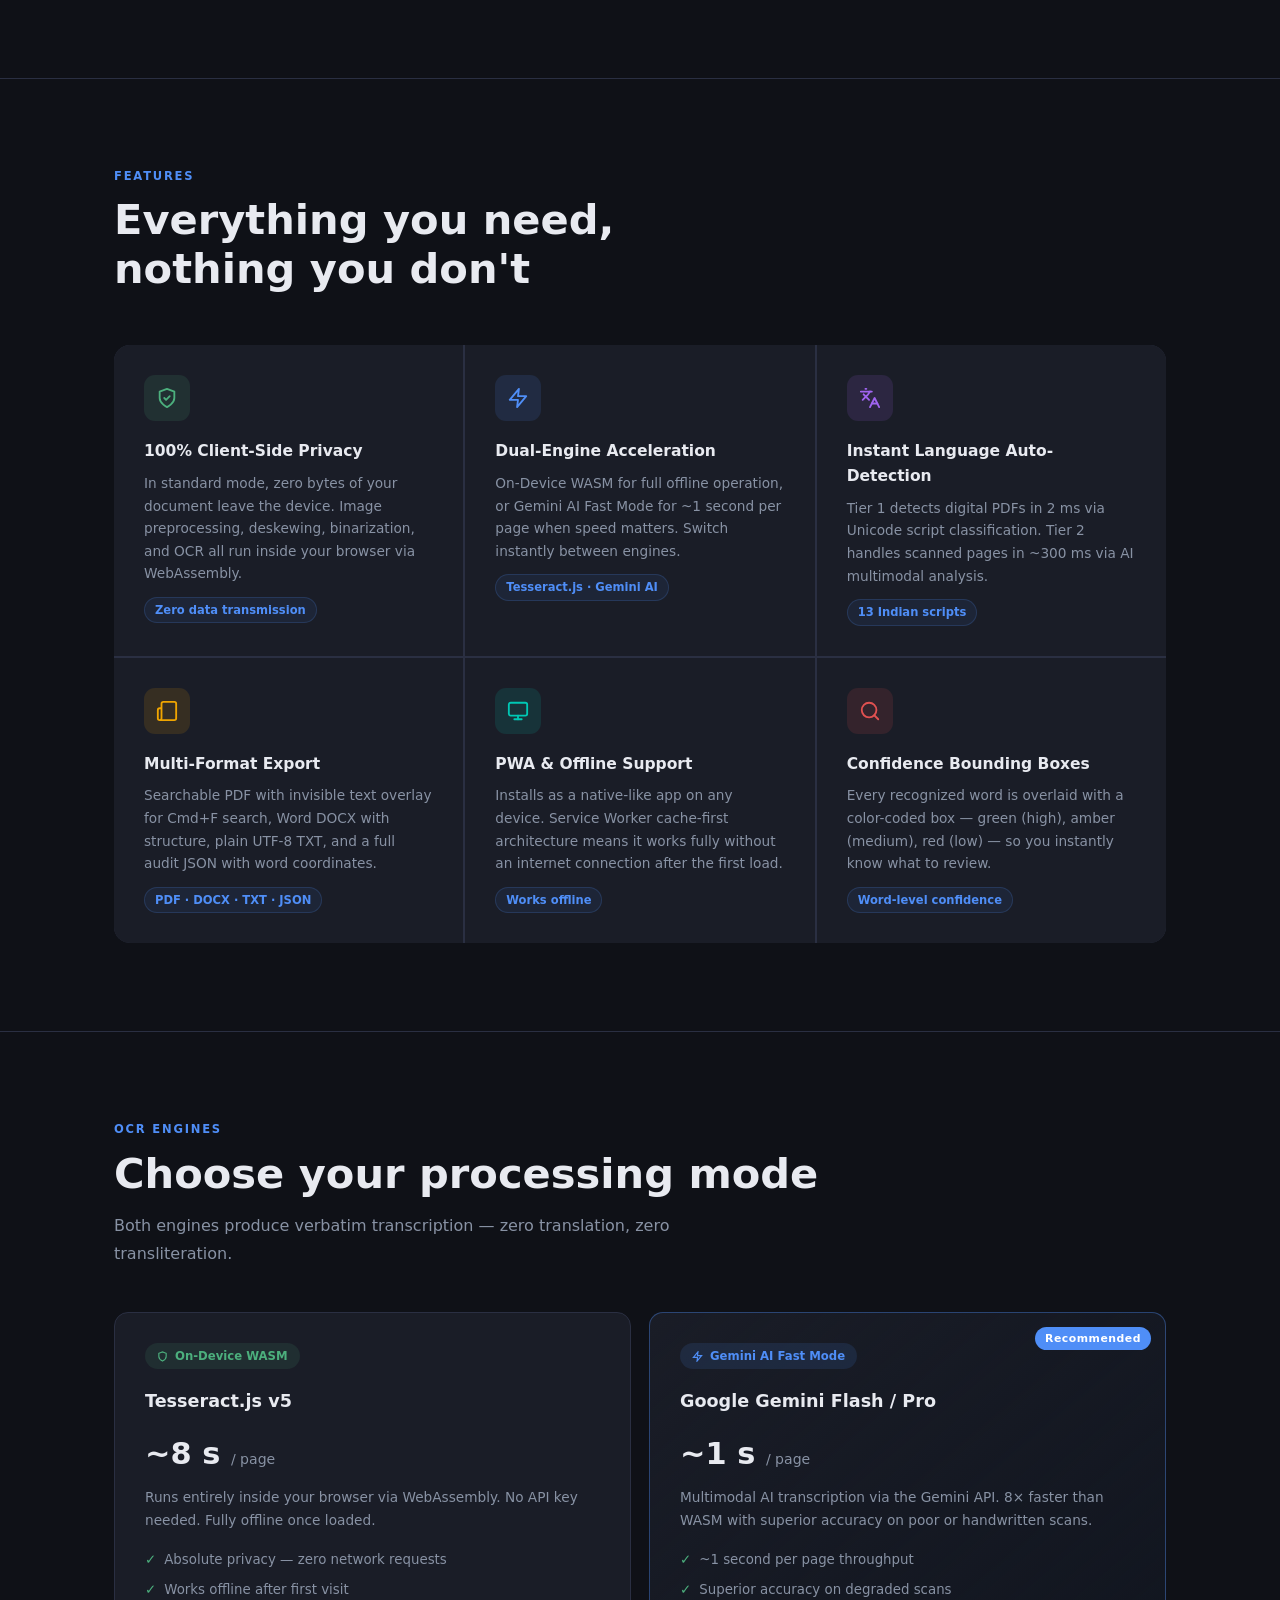
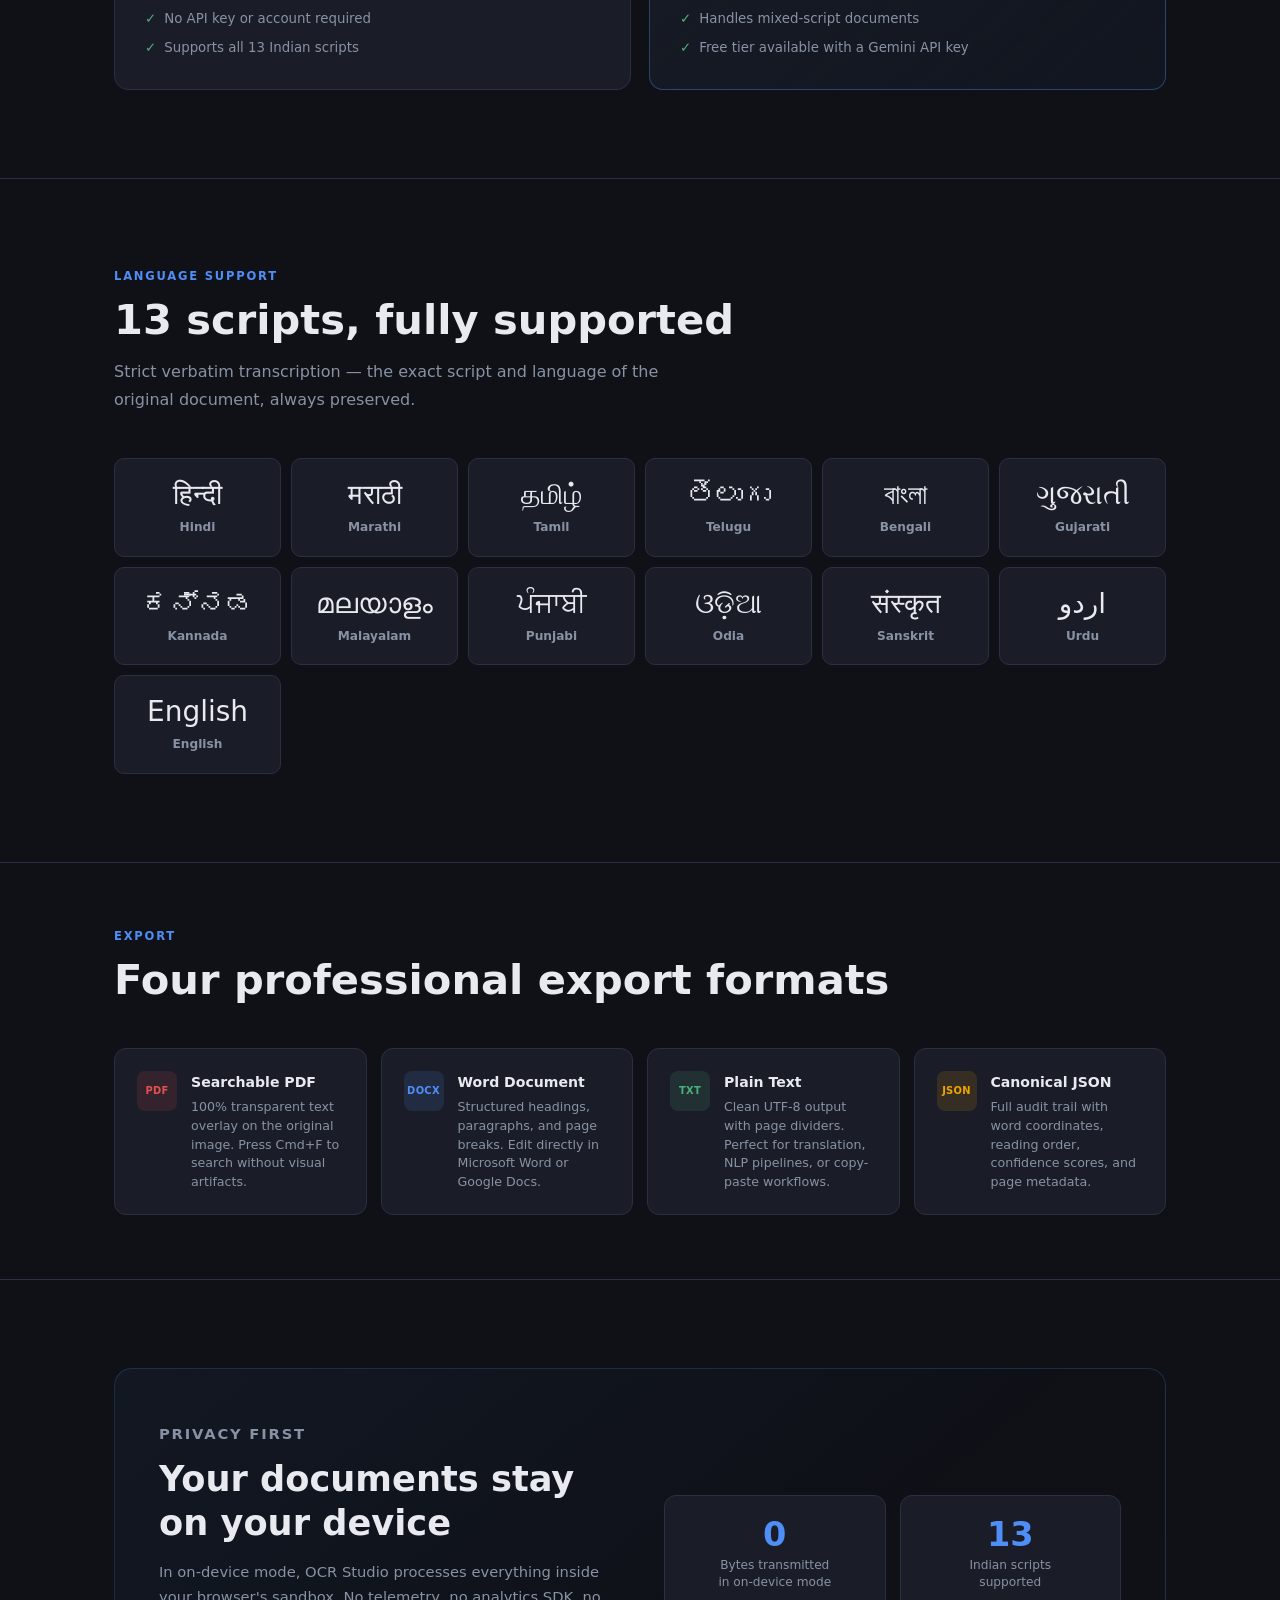
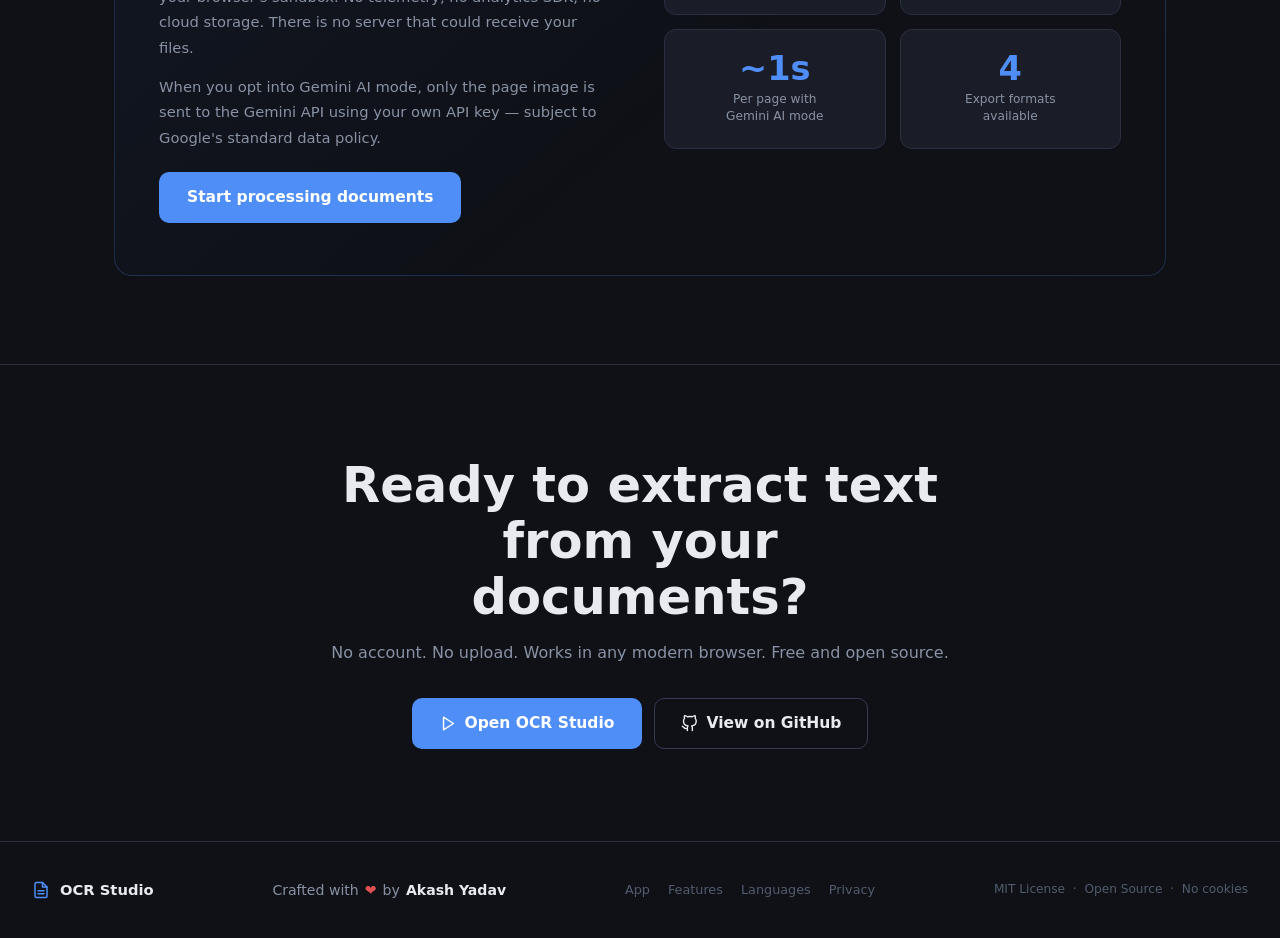
==== commit bd8021b4: "fix(mobile): full mobile responsiveness, fix scrollbar void, play icon, and OCR Studio branding" ====
--- a/landing.html
+++ b/landing.html
@@ -296,15 +296,29 @@
 
     /* RESPONSIVE */
     @media (max-width: 768px) {
-      nav { padding: 0 16px; }
+      html, body {
+        overflow-x: hidden;
+        max-width: 100vw;
+      }
+      nav { padding: 0 16px; height: 50px; }
       .nav-links { display: none; }
+      .hero { padding: 40px 16px 32px; min-height: auto; }
+      .hero-title { font-size: clamp(1.8rem, 7vw, 2.4rem); }
+      .hero-sub { font-size: 0.92rem; margin-bottom: 24px; }
+      .hero-actions { flex-direction: column; width: 100%; gap: 10px; }
+      .btn-primary-lg, .btn-secondary-lg { width: 100%; justify-content: center; }
+      .section-pad { padding: 44px 16px; }
+      .section-title { font-size: 1.55rem; }
+      .steps-grid { grid-template-columns: 1fr; }
+      .features-grid { grid-template-columns: 1fr; }
       .engine-cards { grid-template-columns: 1fr; }
-      .privacy-box { grid-template-columns: 1fr; padding: 32px 22px; gap: 28px; }
-      footer { flex-direction: column; align-items: flex-start; }
-    }
-    @media (max-width: 480px) {
-      .hero-actions { flex-direction: column; width: 100%; }
-      .btn-primary-lg, .btn-secondary-lg { width: 100%; justify-content: center; }
+      .langs-grid { grid-template-columns: repeat(auto-fill, minmax(90px, 1fr)); gap: 6px; }
+      .privacy-box { grid-template-columns: 1fr; padding: 24px 16px; gap: 20px; }
+      .stats-grid { grid-template-columns: 1fr 1fr; gap: 8px; }
+      .cta-section { padding: 44px 16px; }
+      .cta-inner h2 { font-size: 1.55rem; }
+      footer { flex-direction: column; align-items: center; text-align: center; gap: 12px; padding: 28px 16px; }
+      .footer-brand, .footer-creator, .footer-links, .footer-copy { justify-content: center; text-align: center; }
     }
   </style>
 </head>
@@ -340,7 +354,7 @@
       Try OCR Studio Free
     </a>
     <a href="#how-it-works" class="btn-secondary-lg">
-      <svg width="17" height="17" viewBox="0 0 24 24" fill="none" stroke="currentColor" stroke-width="2" stroke-linecap="round" stroke-linejoin="round"><circle cx="12" cy="12" r="10"/><polyline points="12 8 12 12 14 14"/></svg>
+      <svg width="17" height="17" viewBox="0 0 24 24" fill="none" stroke="currentColor" stroke-width="2" stroke-linecap="round" stroke-linejoin="round"><circle cx="12" cy="12" r="10"/><polygon points="10 8 16 12 10 16 10 8" fill="currentColor"/></svg>
       See how it works
     </a>
   </div>
@@ -571,7 +585,7 @@
 <footer>
   <div class="footer-brand">
     <svg viewBox="0 0 24 24" fill="none" stroke="currentColor" stroke-width="2" stroke-linecap="round" stroke-linejoin="round"><path d="M14 2H6a2 2 0 0 0-2 2v16a2 2 0 0 0 2 2h12a2 2 0 0 0 2-2V8z"/><polyline points="14 2 14 8 20 8"/><line x1="16" y1="13" x2="8" y2="13"/><line x1="16" y1="17" x2="8" y2="17"/></svg>
-    IndicOCR Studio v2
+    OCR Studio
   </div>
   <div class="footer-creator">
     Crafted with <span class="heart" style="color: #e05151;">❤️</span> by <span class="author-name">Akash Yadav</span>
